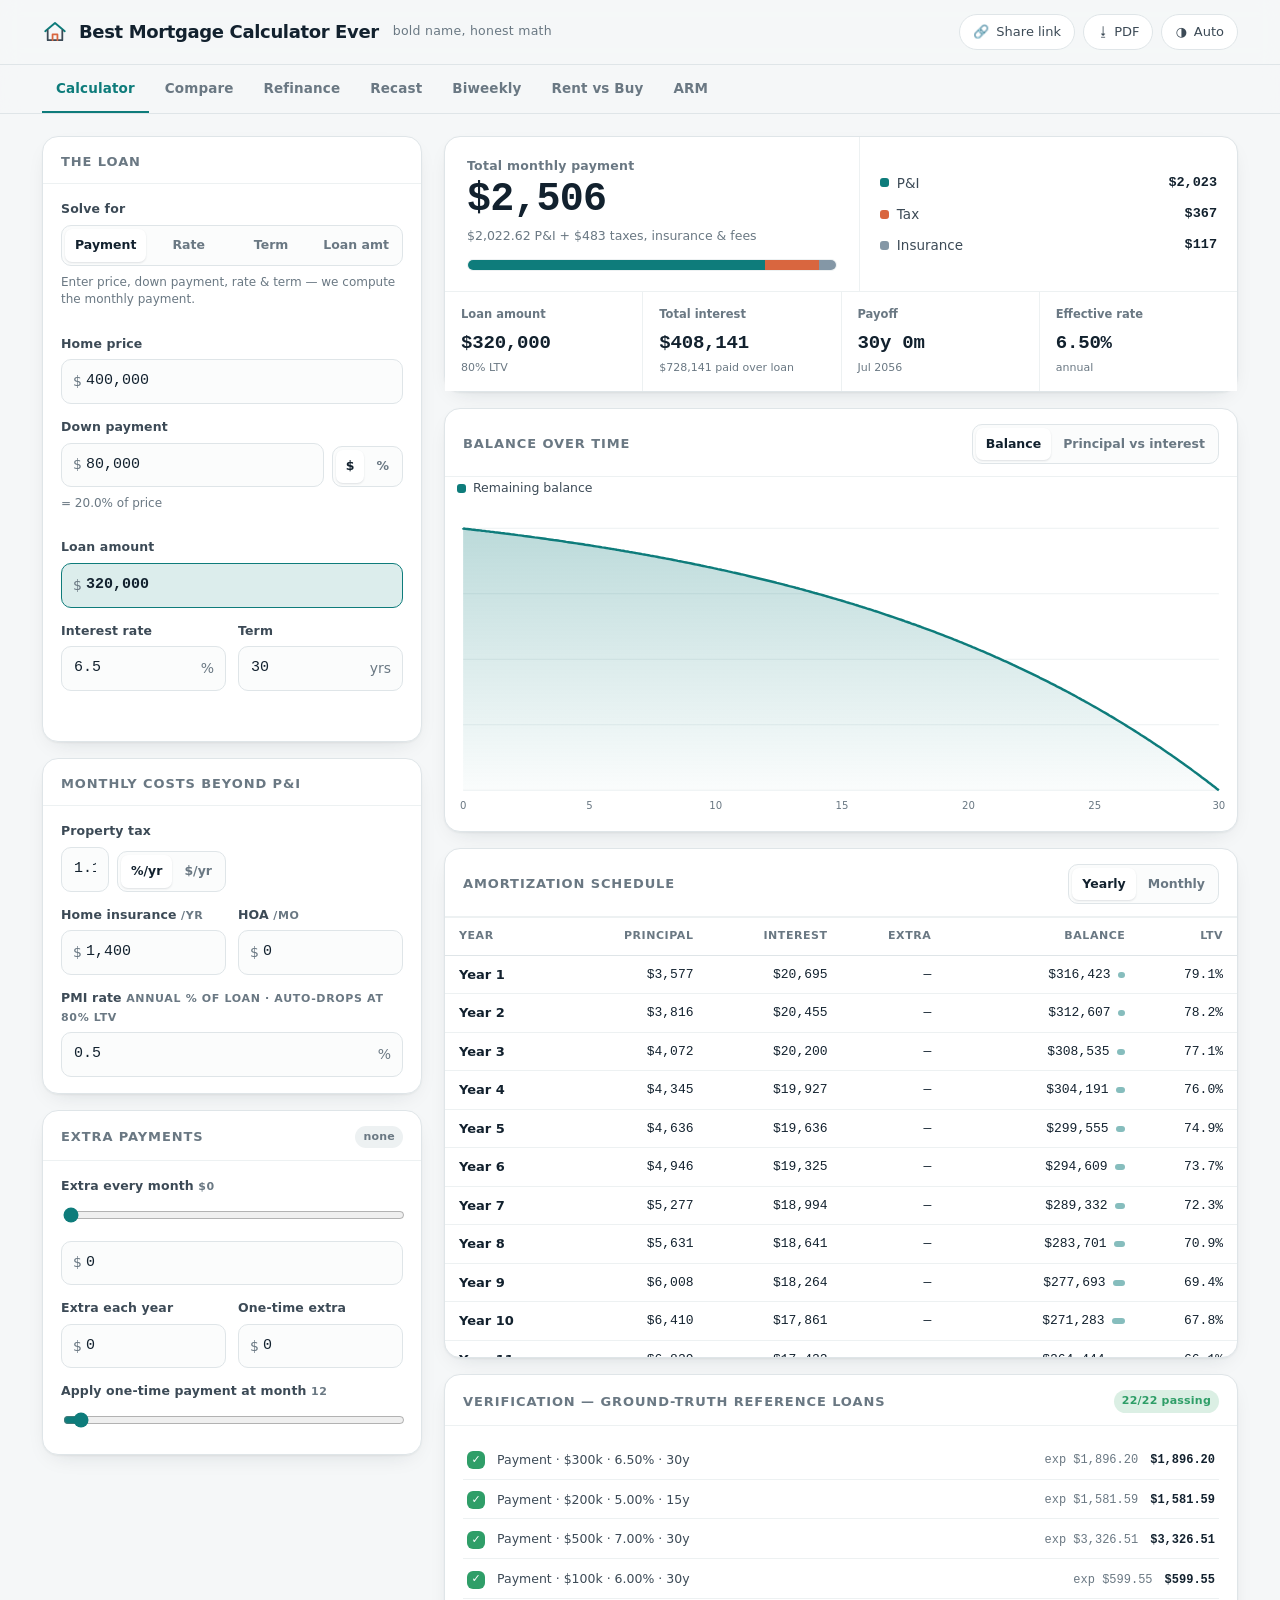
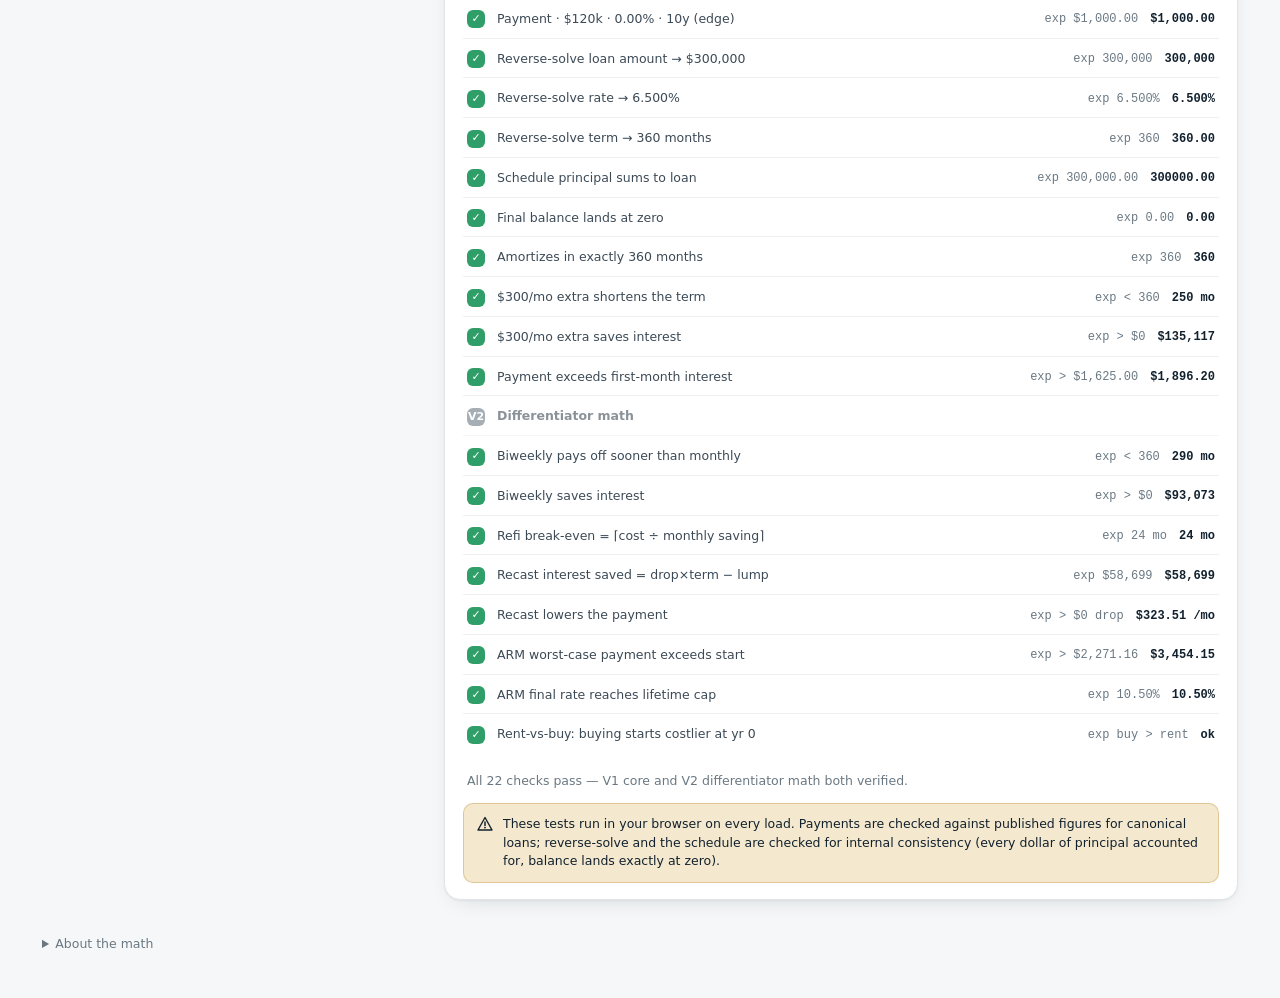
==== index.html @ 0bcbb68b "Add Best Mortgage Calculator Ever Single-file mortgage calculator: payment/amortization, extra payme" ====
<!DOCTYPE html>
<html lang="en">
<head>
<meta charset="utf-8">
<meta name="viewport" content="width=device-width, initial-scale=1">
<title>Best Mortgage Calculator Ever</title>
<link rel="icon" href='data:image/svg+xml,<svg xmlns="http://www.w3.org/2000/svg" viewBox="0 0 100 100"><text y=".9em" font-size="90">🏠</text></svg>'>
<style>
  /* ---------- Tokens ---------- */
  :root{
    --paper:#F5F7F8; --card:#FFFFFF; --ink:#12212E; --ink-2:#3C4A56; --ink-3:#6A7883;
    --line:#DFE5E8; --line-2:#EDF1F2; --field:#FBFCFC;
    --accent:#0E7C7B;      /* principal */
    --accent-soft:#DCEDEC;
    --cost:#D9663F;        /* interest */
    --cost-soft:#F7E2D8;
    --good:#2F9E68; --good-soft:#DBEFE4;
    --warn:#B9852A; --warn-soft:#F4E9CF;
    --shadow:0 1px 2px rgba(18,33,46,.05),0 8px 24px -12px rgba(18,33,46,.18);
    --mono:ui-monospace,"SF Mono","Cascadia Code","Roboto Mono",Menlo,Consolas,monospace;
    --sans:system-ui,-apple-system,"Segoe UI",Roboto,Helvetica,Arial,sans-serif;
    --r:10px; --r-lg:16px;
  }
  @media (prefers-color-scheme:dark){
    :root{
      --paper:#0D1621; --card:#152230; --ink:#EAF0F3; --ink-2:#B4C1CB; --ink-3:#7E8E9A;
      --line:#25384A; --line-2:#1C2C3B; --field:#101B27;
      --accent:#3BA7A2; --accent-soft:#123330;
      --cost:#E68159; --cost-soft:#3A2418;
      --good:#54C088; --good-soft:#12301F;
      --warn:#D8A63F; --warn-soft:#332807;
      --shadow:0 1px 2px rgba(0,0,0,.3),0 10px 30px -14px rgba(0,0,0,.6);
    }
  }
  :root[data-theme="light"]{
    --paper:#F5F7F8; --card:#FFFFFF; --ink:#12212E; --ink-2:#3C4A56; --ink-3:#6A7883;
    --line:#DFE5E8; --line-2:#EDF1F2; --field:#FBFCFC;
    --accent:#0E7C7B; --accent-soft:#DCEDEC; --cost:#D9663F; --cost-soft:#F7E2D8;
    --good:#2F9E68; --good-soft:#DBEFE4; --warn:#B9852A; --warn-soft:#F4E9CF;
    --shadow:0 1px 2px rgba(18,33,46,.05),0 8px 24px -12px rgba(18,33,46,.18);
  }
  :root[data-theme="dark"]{
    --paper:#0D1621; --card:#152230; --ink:#EAF0F3; --ink-2:#B4C1CB; --ink-3:#7E8E9A;
    --line:#25384A; --line-2:#1C2C3B; --field:#101B27;
    --accent:#3BA7A2; --accent-soft:#123330; --cost:#E68159; --cost-soft:#3A2418;
    --good:#54C088; --good-soft:#12301F; --warn:#D8A63F; --warn-soft:#332807;
    --shadow:0 1px 2px rgba(0,0,0,.3),0 10px 30px -14px rgba(0,0,0,.6);
  }

  *{box-sizing:border-box}
  html{-webkit-text-size-adjust:100%}
  body{
    margin:0;background:var(--paper);color:var(--ink);font-family:var(--sans);
    font-size:15px;line-height:1.5;-webkit-font-smoothing:antialiased;
  }
  .num{font-family:var(--mono);font-variant-numeric:tabular-nums}
  h1,h2,h3{margin:0;text-wrap:balance;font-weight:650;letter-spacing:-.01em}
  a{color:var(--accent)}

  /* ---------- Shell ---------- */
  header.top{
    position:sticky;top:0;z-index:40;background:color-mix(in srgb,var(--paper) 88%,transparent);
    backdrop-filter:saturate(1.4) blur(10px);border-bottom:1px solid var(--line);
  }
  .top-in{max-width:1240px;margin:0 auto;padding:14px 22px;display:flex;align-items:center;gap:14px}
  .brand{display:flex;align-items:center;gap:11px;font-weight:700;letter-spacing:-.02em;font-size:18px}
  .glyph{width:26px;height:26px;flex:0 0 auto}
  .tagline{color:var(--ink-3);font-size:12.5px;font-weight:500;letter-spacing:.02em}
  .spacer{flex:1}
  .theme-btn{
    border:1px solid var(--line);background:var(--card);color:var(--ink-2);border-radius:99px;
    padding:7px 13px;font:inherit;font-size:13px;cursor:pointer;display:flex;align-items:center;gap:7px;
  }
  .theme-btn:hover{border-color:var(--accent);color:var(--ink)}
  @media (max-width:760px){ .tagline{display:none} }
  @media (max-width:560px){ #shareLbl,#themeLbl{display:none} .brand{font-size:15px} .top-in{padding:12px 14px;gap:9px} .theme-btn{padding:7px 10px} }

  main{max-width:1240px;margin:0 auto;padding:22px;display:grid;grid-template-columns:380px 1fr;gap:22px;align-items:start}
  @media (max-width:920px){ main{grid-template-columns:1fr;padding:16px;gap:16px} }

  .rail{position:sticky;top:74px;display:flex;flex-direction:column;gap:16px}
  @media (max-width:920px){ .rail{position:static} }

  .card{background:var(--card);border:1px solid var(--line);border-radius:var(--r-lg);box-shadow:var(--shadow)}
  .card > .card-h{
    display:flex;align-items:center;justify-content:space-between;gap:10px;
    padding:15px 18px 12px;border-bottom:1px solid var(--line-2);
  }
  .card-h h2{font-size:13px;text-transform:uppercase;letter-spacing:.07em;color:var(--ink-3);font-weight:650}
  .card-b{padding:16px 18px}

  /* ---------- Form ---------- */
  .fields{display:flex;flex-direction:column;gap:14px}
  .field label{display:block;font-size:12.5px;font-weight:600;color:var(--ink-2);margin-bottom:6px;letter-spacing:.01em}
  .in-wrap{position:relative;display:flex;align-items:center}
  .in-wrap .pre,.in-wrap .post{position:absolute;color:var(--ink-3);font-size:14px;pointer-events:none}
  .in-wrap .pre{left:12px}
  .in-wrap .post{right:12px}
  input[type=text],input[type=number]{
    width:100%;background:var(--field);border:1px solid var(--line);border-radius:var(--r);
    padding:10px 12px;font:inherit;color:var(--ink);font-family:var(--mono);font-variant-numeric:tabular-nums;
  }
  input.has-pre{padding-left:24px}
  input.has-post{padding-right:34px}
  input:focus{outline:none;border-color:var(--accent);box-shadow:0 0 0 3px var(--accent-soft)}
  input:read-only{background:var(--accent-soft);border-color:var(--accent);color:var(--ink);font-weight:600}
  input.err{border-color:var(--cost);box-shadow:0 0 0 3px var(--cost-soft)}

  .row2{display:grid;grid-template-columns:1fr 1fr;gap:12px}
  .row-split{display:grid;grid-template-columns:1fr auto;gap:8px;align-items:end}

  /* segmented control */
  .seg{display:inline-flex;background:var(--field);border:1px solid var(--line);border-radius:var(--r);padding:3px;gap:2px}
  .seg.full{display:grid;grid-template-columns:repeat(var(--n,2),1fr);width:100%}
  .seg button{
    border:0;background:transparent;color:var(--ink-3);font:inherit;font-size:12.5px;font-weight:600;
    padding:7px 10px;border-radius:7px;cursor:pointer;white-space:nowrap;
  }
  .seg button[aria-pressed=true]{background:var(--card);color:var(--ink);box-shadow:0 1px 2px rgba(18,33,46,.12)}
  :root[data-theme="dark"] .seg button[aria-pressed=true],
  @media (prefers-color-scheme:dark){}

  .solve-hint{font-size:12px;color:var(--ink-3);margin-top:8px;line-height:1.45}
  .mini-lab{font-size:11px;text-transform:uppercase;letter-spacing:.06em;color:var(--ink-3);font-weight:650}

  /* ranges */
  input[type=range]{width:100%;accent-color:var(--accent);height:22px}

  /* ---------- Results summary ---------- */
  .kpi-hero{display:grid;grid-template-columns:1.1fr 1fr;gap:0}
  @media (max-width:520px){ .kpi-hero{grid-template-columns:1fr} }
  .kpi-main{padding:20px 22px;border-right:1px solid var(--line-2)}
  @media (max-width:520px){ .kpi-main{border-right:0;border-bottom:1px solid var(--line-2)} }
  .kpi-main .lab{font-size:12.5px;color:var(--ink-3);font-weight:600;letter-spacing:.02em;margin-bottom:4px}
  .kpi-main .big{font-family:var(--mono);font-variant-numeric:tabular-nums;font-size:40px;font-weight:600;letter-spacing:-.02em;line-height:1}
  .kpi-main .sub{color:var(--ink-3);font-size:12.5px;margin-top:7px}
  .kpi-side{padding:16px 20px;display:flex;flex-direction:column;justify-content:center;gap:11px}
  .kpi-row{display:flex;align-items:center;justify-content:space-between;gap:10px;font-size:13.5px}
  .kpi-row .k{color:var(--ink-2);display:flex;align-items:center;gap:8px}
  .kpi-row .v{font-family:var(--mono);font-variant-numeric:tabular-nums;font-weight:600}
  .dot{width:9px;height:9px;border-radius:3px;flex:0 0 auto}

  /* payment stacked bar */
  .paybar{height:12px;border-radius:99px;overflow:hidden;display:flex;margin-top:14px;border:1px solid var(--line-2)}
  .paybar span{height:100%}

  /* stat grid */
  .stats{display:grid;grid-template-columns:repeat(4,1fr);gap:1px;background:var(--line-2);border-top:1px solid var(--line-2)}
  @media (max-width:640px){ .stats{grid-template-columns:repeat(2,1fr)} }
  .stat{background:var(--card);padding:14px 16px}
  .stat .lab{font-size:11.5px;color:var(--ink-3);font-weight:600;margin-bottom:5px;display:flex;align-items:center;gap:6px}
  .stat .val{font-family:var(--mono);font-variant-numeric:tabular-nums;font-size:19px;font-weight:600;letter-spacing:-.01em}
  .stat .val.small{font-size:15px}
  .stat .note{font-size:11px;color:var(--ink-3);margin-top:3px}

  .pill{display:inline-flex;align-items:center;gap:5px;font-size:11px;font-weight:650;padding:3px 8px;border-radius:99px;letter-spacing:.02em}
  .pill.good{background:var(--good-soft);color:var(--good)}
  .pill.warn{background:var(--warn-soft);color:var(--warn)}
  .pill.mut{background:var(--line-2);color:var(--ink-3)}

  /* ---------- Chart ---------- */
  .chart-wrap{padding:8px 10px 14px}
  svg.chart{display:block;width:100%;height:auto;overflow:visible;touch-action:none}
  .legend{display:flex;flex-wrap:wrap;gap:16px;padding:2px 12px 6px;font-size:12.5px;color:var(--ink-2)}
  .legend .item{display:flex;align-items:center;gap:7px}
  .tip{
    position:absolute;pointer-events:none;background:var(--ink);color:var(--paper);
    border-radius:9px;padding:9px 11px;font-size:12px;box-shadow:var(--shadow);opacity:0;transition:opacity .1s;
    z-index:20;min-width:150px;line-height:1.55;
  }
  .tip .tk{color:color-mix(in srgb,var(--paper) 62%,transparent)}
  .tip b{font-family:var(--mono);font-variant-numeric:tabular-nums;font-weight:600}
  .tip-row{display:flex;justify-content:space-between;gap:14px}

  /* ---------- Table ---------- */
  .tbl-scroll{max-height:440px;overflow:auto;border-top:1px solid var(--line-2)}
  table{width:100%;border-collapse:collapse;font-size:13px}
  thead th{
    position:sticky;top:0;background:var(--card);text-align:right;padding:10px 14px;
    font-size:11px;text-transform:uppercase;letter-spacing:.05em;color:var(--ink-3);font-weight:650;
    border-bottom:1px solid var(--line);z-index:2;
  }
  thead th:first-child{text-align:left}
  tbody td{padding:9px 14px;text-align:right;border-bottom:1px solid var(--line-2);font-family:var(--mono);font-variant-numeric:tabular-nums}
  tbody td:first-child{text-align:left;font-family:var(--sans);color:var(--ink-2);font-weight:600}
  tbody tr:hover td{background:color-mix(in srgb,var(--accent-soft) 45%,transparent)}
  tr.yr-row td:first-child{color:var(--ink)}
  td .bar-cell{display:inline-block;height:6px;border-radius:3px;background:var(--accent);vertical-align:middle}

  /* ---------- Verify panel ---------- */
  .verify{display:flex;flex-direction:column;gap:2px}
  .vt{display:grid;grid-template-columns:auto 1fr auto auto;gap:12px;align-items:center;padding:9px 4px;border-bottom:1px solid var(--line-2);font-size:12.5px}
  .vt:last-child{border-bottom:0}
  .vt .badge{width:18px;height:18px;border-radius:6px;display:grid;place-items:center;color:#fff;font-size:11px;font-weight:800}
  .vt .badge.ok{background:var(--good)} .vt .badge.no{background:var(--cost)}
  .vt .desc{color:var(--ink-2)}
  .vt .exp,.vt .act{font-family:var(--mono);font-variant-numeric:tabular-nums;color:var(--ink-3);font-size:12px}
  .vt .act{color:var(--ink);font-weight:600}
  .verify-sum{font-size:12.5px;color:var(--ink-3);padding:6px 4px 0}

  .foot{max-width:1240px;margin:0 auto;padding:8px 22px 40px;color:var(--ink-3);font-size:12px;line-height:1.6}
  .callout{display:flex;gap:10px;align-items:flex-start;background:var(--warn-soft);border:1px solid color-mix(in srgb,var(--warn) 35%,transparent);color:var(--ink);padding:11px 13px;border-radius:var(--r);font-size:12.5px;margin-top:12px}
  .callout svg{flex:0 0 auto;margin-top:1px}
  .hidden{display:none!important}
  .sec-gap{display:flex;flex-direction:column;gap:16px}
  details.raw > summary{cursor:pointer;font-size:12.5px;color:var(--ink-3);padding:4px 0;user-select:none}
  details.raw > summary:hover{color:var(--ink)}
  @media (prefers-reduced-motion:reduce){*{transition:none!important}}

  /* ---------- Tabs / views ---------- */
  nav.tabs{position:sticky;top:57px;z-index:35;background:color-mix(in srgb,var(--paper) 90%,transparent);
    backdrop-filter:saturate(1.4) blur(10px);border-bottom:1px solid var(--line);overflow-x:auto}
  .tabs-in{max-width:1240px;margin:0 auto;padding:0 22px;display:flex;gap:2px}
  .tab{border:0;background:transparent;color:var(--ink-3);font:inherit;font-size:13.5px;font-weight:600;
    padding:13px 14px;cursor:pointer;white-space:nowrap;border-bottom:2px solid transparent;letter-spacing:.01em}
  .tab:hover{color:var(--ink)}
  .tab[aria-selected=true]{color:var(--accent);border-bottom-color:var(--accent)}
  @media (max-width:920px){ nav.tabs{top:53px} .tabs-in{padding:0 12px} .tab{padding:12px 11px} }

  .tool{max-width:1240px;margin:0 auto;padding:22px;display:grid;grid-template-columns:380px 1fr;gap:22px;align-items:start}
  @media (max-width:920px){ .tool{grid-template-columns:1fr;padding:16px;gap:16px} }
  .tool .rail{position:sticky;top:112px}
  @media (max-width:920px){ .tool .rail{position:static} }
  .intro{max-width:1240px;margin:0 auto;padding:20px 22px 0}
  .intro h1{font-size:22px;letter-spacing:-.02em}
  .intro .why{display:inline-flex;gap:8px;align-items:flex-start;margin-top:8px;font-size:13px;color:var(--ink-2);
    background:var(--accent-soft);border:1px solid color-mix(in srgb,var(--accent) 30%,transparent);
    padding:8px 12px;border-radius:var(--r);max-width:80ch;line-height:1.5}
  .intro .why b{color:var(--accent)}
  @media (max-width:920px){ .intro{padding:16px 16px 0} }

  /* headline metric strip inside tools */
  .bigmetric{display:grid;grid-template-columns:repeat(3,1fr);gap:1px;background:var(--line-2)}
  @media (max-width:640px){ .bigmetric{grid-template-columns:1fr} }
  .bigmetric .m{background:var(--card);padding:18px 20px}
  .bigmetric .m .lab{font-size:12px;color:var(--ink-3);font-weight:600;margin-bottom:6px}
  .bigmetric .m .v{font-family:var(--mono);font-variant-numeric:tabular-nums;font-size:26px;font-weight:600;letter-spacing:-.02em}
  .bigmetric .m .n{font-size:12px;color:var(--ink-3);margin-top:4px}
  .verdict{padding:16px 20px;border-top:1px solid var(--line-2);display:flex;gap:12px;align-items:flex-start;font-size:14px;line-height:1.5}
  .verdict .ic{width:26px;height:26px;border-radius:8px;flex:0 0 auto;display:grid;place-items:center;color:#fff;font-weight:800}
  .verdict.good .ic{background:var(--good)} .verdict.warn .ic{background:var(--warn)} .verdict.mut .ic{background:var(--ink-3)}
  .verdict b{font-family:var(--mono);font-variant-numeric:tabular-nums}

  /* compare columns */
  .cmp-grid{display:grid;gap:14px;grid-template-columns:repeat(3,1fr)}
  @media (max-width:820px){ .cmp-grid{grid-template-columns:1fr} }
  .cmp-col{display:flex;flex-direction:column}
  .cmp-col .card-b{gap:11px}
  .cmp-name{width:100%;border:0;background:transparent;font:inherit;font-weight:700;font-size:15px;color:var(--ink);padding:2px 0}
  .cmp-name:focus{outline:none;border-bottom:1px solid var(--accent)}
  .cmp-swatch{width:10px;height:10px;border-radius:3px;flex:0 0 auto}
  .cmp-out{display:flex;flex-direction:column;gap:1px;background:var(--line-2);border-radius:var(--r);overflow:hidden;margin-top:4px}
  .cmp-out .r{background:var(--card);display:flex;justify-content:space-between;gap:8px;padding:9px 12px;font-size:13px}
  .cmp-out .r .k{color:var(--ink-3)}
  .cmp-out .r .v{font-family:var(--mono);font-variant-numeric:tabular-nums;font-weight:600}
  .cmp-out .r.best .v{color:var(--good)}
  .cmp-out .r.worst .v{color:var(--cost)}
  .cmp-mini label{font-size:11.5px}

  .field-inline{display:grid;grid-template-columns:1fr auto;gap:8px;align-items:center}
  .assum{display:grid;grid-template-columns:1fr auto;gap:8px 12px;align-items:center;font-size:13px}
  .assum label{font-size:12.5px;color:var(--ink-2);font-weight:600}
  .assum .in-wrap{width:120px}
  .add-btn{border:1px dashed var(--line);background:transparent;color:var(--ink-2);border-radius:var(--r);
    padding:9px;font:inherit;font-size:13px;font-weight:600;cursor:pointer;width:100%}
  .add-btn:hover{border-color:var(--accent);color:var(--accent)}

  /* print */
  @media print{
    header.top,nav.tabs,.theme-btn,.top-actions,.intro .why,details.raw,input[type=range]{display:none!important}
    body{background:#fff;font-size:12px}
    .view.hidden{display:none!important}
    .card{box-shadow:none;border:1px solid #ccc;break-inside:avoid}
    .tool,main{display:block!important}
    .tool .rail{position:static}
    .rail,.sec-gap{display:block}
    .rail>*,.sec-gap>*{margin-bottom:12px}
    .tbl-scroll{max-height:none;overflow:visible}
    a[href]:after{content:''}
  }
</style>
</head>
<body>
<header class="top">
  <div class="top-in">
    <div class="brand">
      <svg class="glyph" viewBox="0 0 32 32" fill="none" aria-hidden="true">
        <path d="M4 15 16 5l12 10" stroke="var(--accent)" stroke-width="2.4" stroke-linecap="round" stroke-linejoin="round"/>
        <path d="M7 14v12h18V14" stroke="var(--ink-2)" stroke-width="2.2" stroke-linecap="round" stroke-linejoin="round"/>
        <path d="M13 26v-7h6v7" stroke="var(--cost)" stroke-width="2.2" stroke-linecap="round" stroke-linejoin="round"/>
      </svg>
      Best Mortgage Calculator Ever
    </div>
    <span class="tagline">bold name, honest math</span>
    <span class="spacer"></span>
    <span class="top-actions" style="display:flex;gap:8px;align-items:center">
      <button class="theme-btn" id="shareBtn" type="button">🔗 <span id="shareLbl">Share link</span></button>
      <button class="theme-btn" id="printBtn" type="button">⭳ PDF</button>
      <button class="theme-btn" id="themeBtn" type="button" aria-label="Toggle color theme">
        <span id="themeIcon">◑</span><span id="themeLbl">Auto</span>
      </button>
    </span>
  </div>
</header>

<nav class="tabs" aria-label="Tools">
  <div class="tabs-in" id="tabNav" role="tablist">
    <button class="tab" role="tab" data-view="calc" aria-selected="true">Calculator</button>
    <button class="tab" role="tab" data-view="compare" aria-selected="false">Compare</button>
    <button class="tab" role="tab" data-view="refi" aria-selected="false">Refinance</button>
    <button class="tab" role="tab" data-view="recast" aria-selected="false">Recast</button>
    <button class="tab" role="tab" data-view="biweekly" aria-selected="false">Biweekly</button>
    <button class="tab" role="tab" data-view="rentbuy" aria-selected="false">Rent vs Buy</button>
    <button class="tab" role="tab" data-view="arm" aria-selected="false">ARM</button>
  </div>
</nav>

<main id="view-calc" class="view">
  <!-- ============ LEFT RAIL: INPUTS ============ -->
  <div class="rail">
    <div class="card">
      <div class="card-h"><h2>The Loan</h2></div>
      <div class="card-b fields">

        <div class="field">
          <label>Solve for</label>
          <div class="seg full" style="--n:4" role="group" id="solveSeg">
            <button type="button" data-solve="payment" aria-pressed="true">Payment</button>
            <button type="button" data-solve="rate" aria-pressed="false">Rate</button>
            <button type="button" data-solve="term" aria-pressed="false">Term</button>
            <button type="button" data-solve="loan" aria-pressed="false">Loan&nbsp;amt</button>
          </div>
          <p class="solve-hint" id="solveHint">Enter price, down payment, rate & term — we compute the monthly payment.</p>
        </div>

        <div class="field" id="priceField">
          <label>Home price</label>
          <div class="in-wrap"><span class="pre">$</span>
            <input class="has-pre" id="homePrice" type="text" inputmode="numeric" value="400,000">
          </div>
        </div>

        <div class="field" id="downField">
          <label>Down payment</label>
          <div class="row-split">
            <div class="in-wrap">
              <span class="pre" id="downPre">$</span>
              <input class="has-pre" id="downValue" type="text" inputmode="decimal" value="80,000">
            </div>
            <div class="seg" role="group" id="downSeg">
              <button type="button" data-dm="amount" aria-pressed="true">$</button>
              <button type="button" data-dm="percent" aria-pressed="false">%</button>
            </div>
          </div>
          <p class="solve-hint" id="downHint"></p>
        </div>

        <div class="field" id="loanField">
          <label>Loan amount</label>
          <div class="in-wrap"><span class="pre">$</span>
            <input class="has-pre" id="loanAmount" type="text" inputmode="numeric" value="320,000" readonly>
          </div>
        </div>

        <div class="row2">
          <div class="field" id="rateField">
            <label>Interest rate</label>
            <div class="in-wrap">
              <input class="has-post" id="rate" type="text" inputmode="decimal" value="6.5">
              <span class="post">%</span>
            </div>
          </div>
          <div class="field" id="termField">
            <label>Term</label>
            <div class="in-wrap">
              <input class="has-post" id="termYears" type="text" inputmode="decimal" value="30">
              <span class="post">yrs</span>
            </div>
          </div>
        </div>

        <div class="field hidden" id="piField">
          <label>Monthly payment (P&amp;I)</label>
          <div class="in-wrap"><span class="pre">$</span>
            <input class="has-pre" id="monthlyPI" type="text" inputmode="decimal" value="2,022.62">
          </div>
        </div>

        <p class="solve-hint" id="solveError" style="color:var(--cost);font-weight:600" ></p>
      </div>
    </div>

    <div class="card">
      <div class="card-h"><h2>Monthly costs beyond P&amp;I</h2></div>
      <div class="card-b fields">
        <div class="row2">
          <div class="field">
            <label>Property tax</label>
            <div class="row-split">
              <div class="in-wrap"><span class="pre" id="taxPre">$</span>
                <input class="has-pre" id="taxValue" type="text" inputmode="decimal" value="1.10">
              </div>
              <div class="seg" role="group" id="taxSeg">
                <button type="button" data-tm="percent" aria-pressed="true">%/yr</button>
                <button type="button" data-tm="amount" aria-pressed="false">$/yr</button>
              </div>
            </div>
          </div>
        </div>
        <div class="row2">
          <div class="field">
            <label>Home insurance <span class="mini-lab">/yr</span></label>
            <div class="in-wrap"><span class="pre">$</span>
              <input class="has-pre" id="insurance" type="text" inputmode="numeric" value="1,400"></div>
          </div>
          <div class="field">
            <label>HOA <span class="mini-lab">/mo</span></label>
            <div class="in-wrap"><span class="pre">$</span>
              <input class="has-pre" id="hoa" type="text" inputmode="numeric" value="0"></div>
          </div>
        </div>
        <div class="field">
          <label>PMI rate <span class="mini-lab">annual % of loan · auto-drops at 80% LTV</span></label>
          <div class="in-wrap"><input class="has-post" id="pmi" type="text" inputmode="decimal" value="0.5"><span class="post">%</span></div>
        </div>
      </div>
    </div>

    <div class="card">
      <div class="card-h"><h2>Extra payments</h2><span class="pill mut" id="extraFlag">none</span></div>
      <div class="card-b fields">
        <div class="field">
          <label>Extra every month <span class="mini-lab" id="extraMoLbl">$0</span></label>
          <input type="range" id="extraMonthly" min="0" max="2000" step="25" value="0">
          <div class="in-wrap" style="margin-top:8px"><span class="pre">$</span>
            <input class="has-pre" id="extraMonthlyNum" type="text" inputmode="numeric" value="0"></div>
        </div>
        <div class="row2">
          <div class="field">
            <label>Extra each year</label>
            <div class="in-wrap"><span class="pre">$</span>
              <input class="has-pre" id="extraAnnual" type="text" inputmode="numeric" value="0"></div>
          </div>
          <div class="field">
            <label>One-time extra</label>
            <div class="in-wrap"><span class="pre">$</span>
              <input class="has-pre" id="extraOnce" type="text" inputmode="numeric" value="0"></div>
          </div>
        </div>
        <div class="field" id="onceMonthField">
          <label>Apply one-time payment at month <span class="mini-lab" id="onceMoLbl">12</span></label>
          <input type="range" id="extraOnceMonth" min="1" max="360" step="1" value="12">
        </div>
      </div>
    </div>
  </div>

  <!-- ============ RIGHT: RESULTS ============ -->
  <div class="sec-gap">

    <div class="card">
      <div class="kpi-hero">
        <div class="kpi-main">
          <div class="lab">Total monthly payment</div>
          <div class="big num" id="kTotalMonthly">$0</div>
          <div class="sub" id="kMonthlySub">principal &amp; interest + taxes, insurance…</div>
          <div class="paybar" id="payBar"></div>
        </div>
        <div class="kpi-side" id="kpiSide"></div>
      </div>
      <div class="stats" id="statGrid"></div>
    </div>

    <div class="card">
      <div class="card-h">
        <h2 id="chartTitle">Balance over time</h2>
        <div class="seg" role="group" id="chartSeg">
          <button type="button" data-cv="balance" aria-pressed="true">Balance</button>
          <button type="button" data-cv="split" aria-pressed="false">Principal vs interest</button>
        </div>
      </div>
      <div class="legend" id="chartLegend"></div>
      <div class="chart-wrap" style="position:relative">
        <svg class="chart" id="chart" viewBox="0 0 760 300" preserveAspectRatio="none" role="img" aria-label="Amortization chart"></svg>
        <div class="tip" id="chartTip"></div>
      </div>
    </div>

    <div class="card">
      <div class="card-h">
        <h2>Amortization schedule</h2>
        <div class="seg" role="group" id="tblSeg">
          <button type="button" data-tv="year" aria-pressed="true">Yearly</button>
          <button type="button" data-tv="month" aria-pressed="false">Monthly</button>
        </div>
      </div>
      <div class="tbl-scroll">
        <table id="amortTable">
          <thead><tr>
            <th id="thPeriod">Year</th><th>Principal</th><th>Interest</th>
            <th>Extra</th><th>Balance</th><th>LTV</th>
          </tr></thead>
          <tbody id="amortBody"></tbody>
        </table>
      </div>
    </div>

    <div class="card">
      <div class="card-h"><h2>Verification — ground-truth reference loans</h2><span class="pill" id="verifyPill">—</span></div>
      <div class="card-b">
        <div class="verify" id="verifyList"></div>
        <p class="verify-sum" id="verifySum"></p>
        <div class="callout">
          <svg width="16" height="16" viewBox="0 0 16 16" fill="none"><path d="M8 1.5 15 14H1L8 1.5Z" stroke="currentColor" stroke-width="1.4" stroke-linejoin="round"/><path d="M8 6v3.5" stroke="currentColor" stroke-width="1.5" stroke-linecap="round"/><circle cx="8" cy="11.6" r=".9" fill="currentColor"/></svg>
          <span>These tests run in your browser on every load. Payments are checked against published figures for canonical loans; reverse-solve and the schedule are checked for internal consistency (every dollar of principal accounted for, balance lands exactly at zero).</span>
        </div>
      </div>
    </div>
  </div>
</main>

<!-- ============================ COMPARE ============================ -->
<section id="view-compare" class="view hidden">
  <div class="intro">
    <h1>Compare scenarios side by side</h1>
    <div class="why"><span><b>Why it's useful:</b> three loans diffed on one screen with the best and worst figure flagged — no flipping tabs to remember what the other option cost.</span></div>
  </div>
  <div style="max-width:1240px;margin:0 auto;padding:18px 22px">
    <div class="cmp-grid" id="cmpGrid"></div>
  </div>
</section>

<!-- ============================ REFINANCE ============================ -->
<section id="view-refi" class="view hidden">
  <div class="intro">
    <h1>Refinance break-even</h1>
    <div class="why"><span><b>Why it's useful:</b> it names the exact month your closing costs are paid back by the lower payment — not just a yes/no.</span></div>
  </div>
  <div class="tool">
    <div class="rail">
      <div class="card"><div class="card-h"><h2>Your current loan</h2></div><div class="card-b fields">
        <div class="field"><label>Remaining balance</label><div class="in-wrap"><span class="pre">$</span><input class="has-pre" id="refi_bal" value="310,000"></div></div>
        <div class="row2">
          <div class="field"><label>Current rate</label><div class="in-wrap"><input class="has-post" id="refi_rate" value="7.25"><span class="post">%</span></div></div>
          <div class="field"><label>Years left</label><div class="in-wrap"><input class="has-post" id="refi_term" value="27"><span class="post">yr</span></div></div>
        </div>
        <p class="solve-hint" id="refi_curPay"></p>
      </div></div>
      <div class="card"><div class="card-h"><h2>The new loan</h2></div><div class="card-b fields">
        <div class="row2">
          <div class="field"><label>New rate</label><div class="in-wrap"><input class="has-post" id="refi_newrate" value="5.75"><span class="post">%</span></div></div>
          <div class="field"><label>New term</label><div class="in-wrap"><input class="has-post" id="refi_newterm" value="30"><span class="post">yr</span></div></div>
        </div>
        <div class="field"><label>Closing costs</label><div class="in-wrap"><span class="pre">$</span><input class="has-pre" id="refi_costs" value="6,000"></div></div>
        <div class="field"><label>How are costs paid?</label>
          <div class="seg full" style="--n:2" role="group" id="refi_rollSeg">
            <button type="button" data-roll="cash" aria-pressed="true">Paid upfront</button>
            <button type="button" data-roll="roll" aria-pressed="false">Rolled into loan</button>
          </div>
        </div>
      </div></div>
    </div>
    <div class="sec-gap">
      <div class="card">
        <div class="bigmetric" id="refi_metrics"></div>
        <div id="refi_verdict"></div>
      </div>
      <div class="card">
        <div class="card-h"><h2>Cumulative savings vs. closing costs</h2></div>
        <div class="legend" id="refi_legend"></div>
        <div class="chart-wrap" style="position:relative">
          <svg class="chart" id="refiChart" viewBox="0 0 760 300" role="img" aria-label="Refinance break-even chart"></svg>
          <div class="tip" id="refiTip"></div>
        </div>
      </div>
    </div>
  </div>
</section>

<!-- ============================ RECAST ============================ -->
<section id="view-recast" class="view hidden">
  <div class="intro">
    <h1>Recast (re-amortize)</h1>
    <div class="why"><span><b>Why it's useful:</b> it shows recasting (lower payment) against simply prepaying (shorter term) side by side, so you can pick the one that fits your goal.</span></div>
  </div>
  <div class="tool">
    <div class="rail">
      <div class="card"><div class="card-h"><h2>Your loan today</h2></div><div class="card-b fields">
        <div class="field"><label>Current balance</label><div class="in-wrap"><span class="pre">$</span><input class="has-pre" id="rec_bal" value="300,000"></div></div>
        <div class="row2">
          <div class="field"><label>Rate</label><div class="in-wrap"><input class="has-post" id="rec_rate" value="6.5"><span class="post">%</span></div></div>
          <div class="field"><label>Years left</label><div class="in-wrap"><input class="has-post" id="rec_term" value="28"><span class="post">yr</span></div></div>
        </div>
        <div class="field"><label>Lump sum to apply</label><div class="in-wrap"><span class="pre">$</span><input class="has-pre" id="rec_lump" value="50,000"></div></div>
        <div class="field"><label>Recast fee (if any)</label><div class="in-wrap"><span class="pre">$</span><input class="has-pre" id="rec_fee" value="250"></div></div>
      </div></div>
    </div>
    <div class="sec-gap">
      <div class="card"><div class="bigmetric" id="rec_metrics"></div><div id="rec_verdict"></div></div>
      <div class="card">
        <div class="card-h"><h2>Recast vs. prepay — same lump, two strategies</h2></div>
        <div class="card-b"><div class="cmp-out" id="rec_compare"></div>
          <p class="solve-hint" style="margin-top:10px">Recasting lowers your required monthly payment but keeps the original payoff date. Prepaying without a recast keeps your payment the same and pays the loan off sooner — saving more interest overall.</p>
        </div>
      </div>
    </div>
  </div>
</section>

<!-- ============================ BIWEEKLY ============================ -->
<section id="view-biweekly" class="view hidden">
  <div class="intro">
    <h1>Biweekly vs. monthly</h1>
    <div class="why"><span><b>Why it's useful:</b> both payoff curves on one chart, so you see the gap widen over time instead of reading a single "you'll save $X" number.</span></div>
  </div>
  <div class="tool">
    <div class="rail">
      <div class="card"><div class="card-h"><h2>The loan</h2></div><div class="card-b fields">
        <div class="field"><label>Loan amount</label><div class="in-wrap"><span class="pre">$</span><input class="has-pre" id="bw_loan" value="320,000"></div></div>
        <div class="row2">
          <div class="field"><label>Rate</label><div class="in-wrap"><input class="has-post" id="bw_rate" value="6.5"><span class="post">%</span></div></div>
          <div class="field"><label>Term</label><div class="in-wrap"><input class="has-post" id="bw_term" value="30"><span class="post">yr</span></div></div>
        </div>
        <p class="solve-hint">Biweekly = half your monthly payment every two weeks. That's 26 half-payments a year — one extra monthly payment, applied to principal.</p>
      </div></div>
    </div>
    <div class="sec-gap">
      <div class="card"><div class="bigmetric" id="bw_metrics"></div><div id="bw_verdict"></div></div>
      <div class="card">
        <div class="card-h"><h2>Balance paydown</h2></div>
        <div class="legend" id="bw_legend"></div>
        <div class="chart-wrap" style="position:relative">
          <svg class="chart" id="bwChart" viewBox="0 0 760 300" role="img" aria-label="Biweekly vs monthly paydown"></svg>
          <div class="tip" id="bwTip"></div>
        </div>
      </div>
    </div>
  </div>
</section>

<!-- ============================ RENT VS BUY ============================ -->
<section id="view-rentbuy" class="view hidden">
  <div class="intro">
    <h1>Rent vs. buy — with opportunity cost</h1>
    <div class="why"><span><b>Why it's useful:</b> it prices in what your down payment would earn if invested instead, so the crossover year is honest rather than flattering to buying.</span></div>
  </div>
  <div class="tool">
    <div class="rail">
      <div class="card"><div class="card-h"><h2>If you buy</h2></div><div class="card-b fields cmp-mini">
        <div class="field"><label>Home price</label><div class="in-wrap"><span class="pre">$</span><input class="has-pre" id="rb_price" value="400,000"></div></div>
        <div class="row2">
          <div class="field"><label>Down %</label><div class="in-wrap"><input class="has-post" id="rb_down" value="20"><span class="post">%</span></div></div>
          <div class="field"><label>Rate</label><div class="in-wrap"><input class="has-post" id="rb_rate" value="6.5"><span class="post">%</span></div></div>
        </div>
        <div class="row2">
          <div class="field"><label>Term</label><div class="in-wrap"><input class="has-post" id="rb_term" value="30"><span class="post">yr</span></div></div>
          <div class="field"><label>Prop. tax</label><div class="in-wrap"><input class="has-post" id="rb_tax" value="1.1"><span class="post">%</span></div></div>
        </div>
        <div class="row2">
          <div class="field"><label>Insurance/yr</label><div class="in-wrap"><span class="pre">$</span><input class="has-pre" id="rb_ins" value="1,400"></div></div>
          <div class="field"><label>Maint. %/yr</label><div class="in-wrap"><input class="has-post" id="rb_maint" value="1"><span class="post">%</span></div></div>
        </div>
        <div class="row2">
          <div class="field"><label>Appreciation</label><div class="in-wrap"><input class="has-post" id="rb_appr" value="3.5"><span class="post">%</span></div></div>
          <div class="field"><label>Selling cost</label><div class="in-wrap"><input class="has-post" id="rb_sell" value="7"><span class="post">%</span></div></div>
        </div>
      </div></div>
      <div class="card"><div class="card-h"><h2>If you rent</h2></div><div class="card-b fields cmp-mini">
        <div class="row2">
          <div class="field"><label>Rent/mo</label><div class="in-wrap"><span class="pre">$</span><input class="has-pre" id="rb_rent" value="2,200"></div></div>
          <div class="field"><label>Rent growth</label><div class="in-wrap"><input class="has-post" id="rb_rentgrow" value="3"><span class="post">%</span></div></div>
        </div>
        <div class="field"><label>Investment return on the money you don't tie up</label><div class="in-wrap"><input class="has-post" id="rb_invest" value="6"><span class="post">%</span></div></div>
      </div></div>
    </div>
    <div class="sec-gap">
      <div class="card"><div class="bigmetric" id="rb_metrics"></div><div id="rb_verdict"></div></div>
      <div class="card">
        <div class="card-h"><h2>Net cost over time <span class="mini-lab" id="rb_horizonLbl">10 yr horizon</span></h2></div>
        <div class="card-b" style="padding-bottom:0"><input type="range" id="rb_horizon" min="1" max="30" step="1" value="10"></div>
        <div class="legend" id="rb_legend"></div>
        <div class="chart-wrap" style="position:relative">
          <svg class="chart" id="rbChart" viewBox="0 0 760 300" role="img" aria-label="Rent vs buy net cost"></svg>
          <div class="tip" id="rbTip"></div>
        </div>
      </div>
    </div>
  </div>
</section>

<!-- ============================ ARM ============================ -->
<section id="view-arm" class="view hidden">
  <div class="intro">
    <h1>Adjustable-rate (ARM) scenarios</h1>
    <div class="why"><span><b>Why it's useful:</b> it plots the worst-case payment your caps actually allow, not just the teaser rate you start at.</span></div>
  </div>
  <div class="tool">
    <div class="rail">
      <div class="card"><div class="card-h"><h2>The ARM</h2></div><div class="card-b fields">
        <div class="field"><label>Loan amount</label><div class="in-wrap"><span class="pre">$</span><input class="has-pre" id="arm_loan" value="400,000"></div></div>
        <div class="row2">
          <div class="field"><label>Start rate</label><div class="in-wrap"><input class="has-post" id="arm_start" value="5.5"><span class="post">%</span></div></div>
          <div class="field"><label>Total term</label><div class="in-wrap"><input class="has-post" id="arm_termYears" value="30"><span class="post">yr</span></div></div>
        </div>
        <div class="row2">
          <div class="field"><label>Fixed for</label><div class="in-wrap"><input class="has-post" id="arm_fixed" value="5"><span class="post">yr</span></div></div>
          <div class="field"><label>Adjusts every</label><div class="in-wrap"><input class="has-post" id="arm_freq" value="1"><span class="post">yr</span></div></div>
        </div>
        <div class="field"><label>Expected long-run rate <span class="mini-lab">index + margin</span></label><div class="in-wrap"><input class="has-post" id="arm_expected" value="7.5"><span class="post">%</span></div></div>
      </div></div>
      <div class="card"><div class="card-h"><h2>Rate caps</h2></div><div class="card-b fields">
        <div class="row2">
          <div class="field"><label>Initial cap</label><div class="in-wrap"><input class="has-post" id="arm_capInit" value="2"><span class="post">%</span></div></div>
          <div class="field"><label>Periodic cap</label><div class="in-wrap"><input class="has-post" id="arm_capPer" value="1"><span class="post">%</span></div></div>
        </div>
        <div class="field"><label>Lifetime cap <span class="mini-lab">max above start rate</span></label><div class="in-wrap"><input class="has-post" id="arm_capLife" value="5"><span class="post">%</span></div></div>
      </div></div>
    </div>
    <div class="sec-gap">
      <div class="card"><div class="bigmetric" id="arm_metrics"></div><div id="arm_verdict"></div></div>
      <div class="card">
        <div class="card-h"><h2>Monthly payment over time</h2></div>
        <div class="legend" id="arm_legend"></div>
        <div class="chart-wrap" style="position:relative">
          <svg class="chart" id="armChart" viewBox="0 0 760 300" role="img" aria-label="ARM payment scenarios"></svg>
          <div class="tip" id="armTip"></div>
        </div>
      </div>
    </div>
  </div>
</section>

<div class="foot">
  <details class="raw"><summary>About the math</summary>
    <p style="max-width:70ch">Payment uses the standard amortizing formula&nbsp; M = P·i(1+i)ⁿ ⁄ ((1+i)ⁿ−1), with i = annual rate ⁄ 12 and n = months (the zero-interest case falls back to P ⁄ n). Rate is solved by bisection; term and loan amount have closed forms. The schedule uses the rounded monthly payment and trues up the final payment so the balance reaches exactly zero — the way a real servicer amortizes. PMI is charged while loan-to-value exceeds 80% and drops automatically thereafter. Not financial advice.</p>
  </details>
</div>

<script>
"use strict";
/* ========================================================================
   FINANCE ENGINE
   ===================================================================== */
const round2 = x => Math.round((x + Number.EPSILON) * 100) / 100;

// Monthly amortizing payment for principal P, monthly rate i, n months.
function pmt(P, i, n){
  if (n <= 0) return 0;
  if (i === 0) return P / n;
  const g = Math.pow(1 + i, n);
  return P * i * g / (g - 1);
}
// Principal supported by payment M at monthly rate i over n months.
function principalFromPayment(M, i, n){
  if (n <= 0) return 0;
  if (i === 0) return M * n;
  const g = Math.pow(1 + i, n);
  return M * (g - 1) / (i * g);
}
// Months needed to repay P with payment M at monthly rate i.
// Returns null if the payment can never amortize the loan.
function termFromPayment(P, M, i){
  if (i === 0) return M > 0 ? P / M : null;
  if (M <= P * i) return null;               // payment doesn't cover interest
  return -Math.log(1 - (P * i) / M) / Math.log(1 + i);
}
// Monthly rate that makes pmt(P,i,n) == M, via bisection (pmt is monotone in i).
// Returns null if no positive rate fits.
function rateFromPayment(P, M, n){
  if (n <= 0 || P <= 0 || M <= 0) return null;
  if (M <= P / n) return null;               // payment below zero-interest floor
  let lo = 1e-12, hi = 1.0;                   // up to 100% / month — far beyond real loans
  if (pmt(P, hi, n) < M) return null;         // payment absurdly high
  for (let k = 0; k < 200; k++){
    const mid = (lo + hi) / 2;
    (pmt(P, mid, n) > M) ? (hi = mid) : (lo = mid);
  }
  return (lo + hi) / 2;
}

// Build a month-by-month schedule. extras = {monthly, annual, once, onceMonth}.
function buildSchedule(P, i, n, monthlyPI, extras, homeValue){
  const pay = round2(monthlyPI);
  let bal = P, totalInterest = 0, totalExtra = 0, month = 0;
  const rows = [];
  const nRound = Math.max(1, Math.round(n));
  const cap = nRound * 2 + 1200;              // safety bound for pathological inputs
  while (bal > 0.005 && month < cap){
    month++;
    const interest = bal * i;
    let principal = Math.max(0, pay - interest);   // scheduled principal portion
    let extra = (extras.monthly || 0);
    if (extras.annual && month % 12 === 0) extra += extras.annual;
    if (extras.once && month === extras.onceMonth) extra += extras.once;

    if (principal + extra >= bal){
      // Loan finishes this month — settle exactly, keeping scheduled principal intact.
      if (principal >= bal){ principal = bal; extra = 0; }
      else { extra = bal - principal; }
    } else if (month >= nRound){
      // Final contractual month: a rounded payment leaves a small residual that
      // rides the final scheduled bill (how a servicer trues up the last payment).
      principal = bal - extra;
    }
    bal -= (principal + extra);
    if (bal < 0.005) bal = 0;
    totalInterest += interest;
    totalExtra += extra;
    rows.push({ month, interest, principal, extra, balance: bal,
                ltv: homeValue ? bal / homeValue * 100 : null });
  }
  return { rows, totalInterest, totalExtra, months: month, paidOff: bal <= 0.005 };
}
</script>
<script>
/* ========================================================================
   STATE + PARSING
   ===================================================================== */
const NOW = new Date(2026, 6, 21);            // today per session context
const fmt0 = new Intl.NumberFormat('en-US', {style:'currency',currency:'USD',maximumFractionDigits:0});
const fmt2 = new Intl.NumberFormat('en-US', {style:'currency',currency:'USD',minimumFractionDigits:2,maximumFractionDigits:2});
const num0 = new Intl.NumberFormat('en-US', {maximumFractionDigits:0});
const money0 = v => fmt0.format(isFinite(v)?v:0);
const money2 = v => fmt2.format(isFinite(v)?v:0);
const parseNum = s => { const v = parseFloat(String(s).replace(/[^0-9.\-]/g,'')); return isFinite(v)?v:0; };

function addMonths(date, m){ const d = new Date(date); d.setMonth(d.getMonth() + Math.round(m)); return d; }
const monthYr = d => d.toLocaleDateString('en-US',{month:'short',year:'numeric'});

const S = {
  solveFor:'payment', downMode:'amount', taxMode:'percent',
  chartView:'balance', tblView:'year'
};

const $ = id => document.getElementById(id);

function readInputs(){
  S.homePrice = parseNum($('homePrice').value);
  S.downRaw   = parseNum($('downValue').value);
  S.loanRaw   = parseNum($('loanAmount').value);
  S.rate      = parseNum($('rate').value);
  S.termYears = parseNum($('termYears').value);
  S.piRaw     = parseNum($('monthlyPI').value);
  S.taxRaw    = parseNum($('taxValue').value);
  S.insurance = parseNum($('insurance').value);
  S.hoa       = parseNum($('hoa').value);
  S.pmiRate   = parseNum($('pmi').value);
  S.extraMonthly = parseNum($('extraMonthlyNum').value);
  S.extraAnnual  = parseNum($('extraAnnual').value);
  S.extraOnce    = parseNum($('extraOnce').value);
  S.extraOnceMonth = parseNum($('extraOnceMonth').value);
}

/* ========================================================================
   MODEL — resolve the four fundamentals from whichever we solve for
   ===================================================================== */
function computeModel(){
  const m = { error:null };
  const i = S.rate/100/12;
  const nInput = Math.max(1, Math.round(S.termYears*12));

  // helper: down payment + loan from price
  function loanFromPrice(price){
    const down = S.downMode==='percent' ? price*S.downRaw/100 : S.downRaw;
    return { down, loan: Math.max(0, price - down) };
  }

  if (S.solveFor === 'payment'){
    const {down, loan} = loanFromPrice(S.homePrice);
    m.price = S.homePrice; m.down = down; m.loan = loan;
    m.i = i; m.rate = S.rate; m.n = nInput; m.termYears = S.termYears;
    m.monthlyPI = pmt(loan, i, nInput);
    if (loan <= 0) m.error = 'Loan amount is zero — lower the down payment or raise the price.';
  }
  else if (S.solveFor === 'loan'){
    // solve loan from payment, rate, term; back out price via down
    m.i = i; m.rate = S.rate; m.n = nInput; m.termYears = S.termYears; m.monthlyPI = S.piRaw;
    const loan = principalFromPayment(S.piRaw, i, nInput);
    m.loan = loan;
    if (S.downMode === 'percent'){
      const f = S.downRaw/100;
      m.price = f < 1 ? loan/(1-f) : loan; m.down = m.price - loan;
    } else { m.down = S.downRaw; m.price = loan + S.downRaw; }
    if (!(loan>0)) m.error = 'That payment is too small to support any loan at this rate & term.';
  }
  else if (S.solveFor === 'rate'){
    const {down, loan} = loanFromPrice(S.homePrice);
    m.price = S.homePrice; m.down = down; m.loan = loan; m.n = nInput; m.termYears = S.termYears;
    m.monthlyPI = S.piRaw;
    const im = rateFromPayment(loan, S.piRaw, nInput);
    if (im === null){ m.error = 'No rate fits — the payment must exceed '+money2(loan/nInput)+'/mo (the zero-interest minimum) and stay realistic.'; m.i = i; m.rate = S.rate; }
    else { m.i = im; m.rate = im*12*100; }
  }
  else if (S.solveFor === 'term'){
    const {down, loan} = loanFromPrice(S.homePrice);
    m.price = S.homePrice; m.down = down; m.loan = loan; m.i = i; m.rate = S.rate; m.monthlyPI = S.piRaw;
    const nm = termFromPayment(loan, S.piRaw, i);
    if (nm === null){ m.error = 'That payment never pays the loan off — it must exceed the monthly interest of '+money2(loan*i)+'.'; m.n = nInput; m.termYears = S.termYears; }
    else { m.n = Math.ceil(nm); m.termYears = m.n/12; }
  }

  m.ltv = m.price > 0 ? m.loan/m.price*100 : 0;

  // monthly non-P&I costs
  m.taxMonthly = (S.taxMode==='percent' ? m.price*S.taxRaw/100 : S.taxRaw)/12;
  m.insMonthly = S.insurance/12;
  m.hoaMonthly = S.hoa;
  m.pmiMonthly = m.ltv > 80 ? (m.loan * S.pmiRate/100)/12 : 0;

  // schedules
  const extras = { monthly:S.extraMonthly, annual:S.extraAnnual, once:S.extraOnce, onceMonth:S.extraOnceMonth };
  const noExtra = { monthly:0, annual:0, once:0, onceMonth:0 };
  if (m.loan > 0 && m.monthlyPI > 0 && isFinite(m.n) && m.n > 0){
    m.sched = buildSchedule(m.loan, m.i, m.n, m.monthlyPI, extras, m.price);
    m.base  = buildSchedule(m.loan, m.i, m.n, m.monthlyPI, noExtra, m.price);
  } else {
    m.sched = { rows:[], totalInterest:0, totalExtra:0, months:0, paidOff:false };
    m.base  = m.sched;
  }
  m.hasExtra = (S.extraMonthly||S.extraAnnual||S.extraOnce) > 0;

  m.interestSaved = m.base.totalInterest - m.sched.totalInterest;
  m.monthsSaved   = m.base.months - m.sched.months;
  m.payoffDate    = addMonths(NOW, m.sched.months);
  m.basePayoffDate= addMonths(NOW, m.base.months);

  // PMI drop-off month (first month LTV<=80 in the actual schedule)
  m.pmiDropMonth = null;
  if (m.pmiMonthly > 0){
    const r = m.sched.rows.find(r => r.ltv !== null && r.ltv <= 80);
    if (r) m.pmiDropMonth = r.month;
  }

  m.totalMonthly = m.monthlyPI + m.taxMonthly + m.insMonthly + m.hoaMonthly + m.pmiMonthly;
  m.totalPaid = m.loan + m.sched.totalInterest;
  return m;
}
</script>
<script>
/* ========================================================================
   RENDER
   ===================================================================== */
let MODEL = null;

function syncSolveVisibility(){
  // which field is the computed (read-only) output
  const piField = $('piField');
  piField.classList.toggle('hidden', S.solveFor === 'payment');
  $('loanAmount').readOnly   = (S.solveFor !== 'loan');
  $('rate').readOnly         = (S.solveFor === 'rate');
  $('termYears').readOnly    = (S.solveFor === 'term');
  $('monthlyPI').readOnly    = (S.solveFor === 'payment');
  // price/down only editable when NOT solving for loan
  const priceEditable = (S.solveFor !== 'loan');
  $('homePrice').readOnly = !priceEditable ? true : false;

  const hints = {
    payment:'Enter price, down payment, rate & term — we compute the monthly payment.',
    rate:'Enter price, down, term & a target payment — we solve the interest rate.',
    term:'Enter price, down, rate & a target payment — we solve the payoff term.',
    loan:'Enter a payment, rate & term — we solve the loan amount you can support.'
  };
  $('solveHint').textContent = hints[S.solveFor];
}

function render(){
  readInputs();
  const m = MODEL = computeModel();

  // reflect computed fundamentals back into read-only fields
  if (S.solveFor !== 'loan') $('loanAmount').value = num0.format(Math.round(m.loan));
  if (S.solveFor === 'loan') $('loanAmount').value = num0.format(Math.round(m.loan));
  if (S.solveFor === 'payment') $('monthlyPI').value = m.monthlyPI ? money2(m.monthlyPI).replace('$','') : '0';
  if (S.solveFor === 'rate' && !m.error) $('rate').value = m.rate.toFixed(3);
  if (S.solveFor === 'term' && !m.error) $('termYears').value = (m.termYears).toFixed(2).replace(/\.00$/,'');
  if (S.solveFor === 'loan' && !m.error){ $('homePrice').value = num0.format(Math.round(m.price)); }

  // down payment hint (show the complementary $/%)
  const dh = $('downHint');
  if (m.price>0){
    const pct = m.down/m.price*100;
    dh.textContent = S.downMode==='percent' ? `= ${money0(m.down)} down` : `= ${pct.toFixed(1)}% of price`;
  } else dh.textContent='';

  // error surfacing
  const errEl = $('solveError');
  errEl.textContent = m.error || '';
  ['monthlyPI','rate','termYears','loanAmount'].forEach(id=>$(id).classList.remove('err'));
  if (m.error){
    const target = {rate:'monthlyPI',term:'monthlyPI',loan:'monthlyPI',payment:'homePrice'}[S.solveFor];
    if (target) $(target).classList.add('err');
  }

  renderSummary(m);
  renderChart(m);
  renderTable(m);
  updateExtraFlags();
}

function renderSummary(m){
  $('kTotalMonthly').textContent = money0(m.totalMonthly);
  $('kMonthlySub').textContent = m.hasExtra
    ? `${money2(m.monthlyPI)} P&I + ${money0(m.totalMonthly-m.monthlyPI)} other · +${money0(S.extraMonthly)} extra to principal`
    : `${money2(m.monthlyPI)} P&I + ${money0(m.totalMonthly-m.monthlyPI)} taxes, insurance & fees`;

  // payment composition bar
  const parts = [
    ['P&I', m.monthlyPI, 'var(--accent)'],
    ['Tax', m.taxMonthly, 'var(--cost)'],
    ['Insurance', m.insMonthly, '#8497a6'],
    ['PMI', m.pmiMonthly, 'var(--warn)'],
    ['HOA', m.hoaMonthly, 'var(--ink-3)']
  ].filter(p=>p[1]>0);
  const tot = parts.reduce((a,p)=>a+p[1],0) || 1;
  $('payBar').innerHTML = parts.map(p=>`<span style="width:${p[1]/tot*100}%;background:${p[2]}" title="${p[0]}: ${money0(p[1])}"></span>`).join('');

  // side breakdown
  const side = parts.map(p=>`<div class="kpi-row"><span class="k"><span class="dot" style="background:${p[2]}"></span>${p[0]}</span><span class="v">${money0(p[1])}</span></div>`).join('');
  $('kpiSide').innerHTML = side + (m.pmiDropMonth?`<div class="kpi-row"><span class="k" style="color:var(--warn)">PMI drops</span><span class="v" style="font-weight:600">${monthYr(addMonths(NOW,m.pmiDropMonth))}</span></div>`:'');

  // stat grid
  const yrs = Math.floor(m.sched.months/12), mos = m.sched.months%12;
  const payoffStr = m.sched.months? `${yrs}y ${mos}m` : '—';
  const stats = [
    ['Loan amount', money0(m.loan), `${m.ltv.toFixed(0)}% LTV`, ''],
    ['Total interest', money0(m.sched.totalInterest), `${money0(m.totalPaid)} paid over loan`, ''],
    ['Payoff', payoffStr, m.sched.months?monthYr(m.payoffDate):'', ''],
    m.hasExtra
      ? ['Interest saved', money0(m.interestSaved), `${Math.floor(m.monthsSaved/12)}y ${m.monthsSaved%12}m sooner`, 'good']
      : ['Effective rate', (m.rate).toFixed(2)+'%', 'annual', '']
  ];
  $('statGrid').innerHTML = stats.map(([lab,val,note,kind])=>`
    <div class="stat">
      <div class="lab">${lab}</div>
      <div class="val ${val.length>9?'small':''}" ${kind==='good'?'style="color:var(--good)"':''}>${val}</div>
      <div class="note">${note||''}</div>
    </div>`).join('');
}

/* ---------- Chart ---------- */
const CH = {w:760,h:300,pL:8,pR:8,pT:16,pB:26};
function renderChart(m){
  const rows = m.sched.rows;
  const svg = $('chart'); const legend = $('chartLegend');
  if (!rows.length){ svg.innerHTML=''; legend.innerHTML=''; return; }
  const n = rows.length;
  const {w,h,pL,pR,pT,pB} = CH;
  const iw = w-pL-pR, ih = h-pT-pB;
  const X = idx => pL + (n<=1?0:idx/(n-1))*iw;

  $('chartTitle').textContent = S.chartView==='balance'?'Balance over time':'Principal vs interest per payment';

  let gridY = '';
  const ticks = 4;
  for (let t=0;t<=ticks;t++){ const y=pT+ih*t/ticks; gridY += `<line x1="${pL}" y1="${y.toFixed(1)}" x2="${w-pR}" y2="${y.toFixed(1)}" stroke="var(--line-2)"/>`; }
  // x-axis year labels
  let xlab = '';
  const totalYears = Math.ceil(n/12);
  const step = totalYears<=12?1:(totalYears<=24?2:5);
  for (let y=0;y<=totalYears;y+=step){ const idx=Math.min(n-1,y*12); const x=X(idx);
    xlab += `<text x="${x.toFixed(1)}" y="${h-8}" fill="var(--ink-3)" font-size="10" text-anchor="middle" font-family="var(--sans)">${y}</text>`; }

  let body='';
  if (S.chartView==='balance'){
    const maxBal = m.loan;
    const Y = v => pT + (1 - v/maxBal)*ih;
    // baseline (no extra) as dashed reference when extras present
    let baseLine='';
    if (m.hasExtra && m.base.rows.length){
      const bn=m.base.rows.length;
      const bx = idx => pL + (bn<=1?0:idx/(n-1))*iw; // align on same time axis
      const bpts=m.base.rows.map((r,idx)=>`${(pL+(r.month-1)/(n-1)*iw*(n-1)/(m.base.rows.length-1||1)).toFixed(1)}`); // fallback
    }
    // area path
    let d=`M ${X(0).toFixed(1)} ${Y(m.loan).toFixed(1)}`;
    rows.forEach((r,idx)=> d+=` L ${X(idx).toFixed(1)} ${Y(r.balance).toFixed(1)}`);
    const area = d + ` L ${X(n-1).toFixed(1)} ${(pT+ih).toFixed(1)} L ${X(0).toFixed(1)} ${(pT+ih).toFixed(1)} Z`;
    // reference baseline path (dashed) on same x-scale by month/originalN
    let refPath='';
    if (m.hasExtra){
      const oN = m.base.rows.length;
      const RX = month => pL + (oN<=1?0:(month-1)/(oN-1))*iw;
      let rd=`M ${RX(1).toFixed(1)} ${Y(m.base.rows[0].balance).toFixed(1)}`;
      m.base.rows.forEach(r=> rd+=` L ${RX(r.month).toFixed(1)} ${Y(r.balance).toFixed(1)}`);
      refPath=`<path d="${rd}" fill="none" stroke="var(--ink-3)" stroke-width="1.4" stroke-dasharray="4 4" opacity=".7"/>`;
    }
    body = `<defs><linearGradient id="ag" x1="0" y1="0" x2="0" y2="1">
        <stop offset="0" stop-color="var(--accent)" stop-opacity=".28"/>
        <stop offset="1" stop-color="var(--accent)" stop-opacity=".02"/></linearGradient></defs>
      <path d="${area}" fill="url(#ag)" stroke="none"/>
      ${refPath}
      <path d="${d}" fill="none" stroke="var(--accent)" stroke-width="2.4" stroke-linejoin="round"/>`;
    legend.innerHTML = `<span class="item"><span class="dot" style="background:var(--accent)"></span>Remaining balance</span>`
      + (m.hasExtra?`<span class="item"><span class="dot" style="background:var(--ink-3)"></span>Without extra payments</span>`:'');
  } else {
    // principal vs interest per payment, with crossover
    const maxY = Math.max(...rows.map(r=>Math.max(r.interest, r.principal)));
    const Y = v => pT + (1 - v/maxY)*ih;
    let dp=`M ${X(0).toFixed(1)} ${Y(rows[0].principal).toFixed(1)}`;
    let di=`M ${X(0).toFixed(1)} ${Y(rows[0].interest).toFixed(1)}`;
    rows.forEach((r,idx)=>{ dp+=` L ${X(idx).toFixed(1)} ${Y(r.principal).toFixed(1)}`; di+=` L ${X(idx).toFixed(1)} ${Y(r.interest).toFixed(1)}`; });
    // crossover: first month principal >= interest
    let cross=-1; for (let k=0;k<rows.length;k++){ if (rows[k].principal>=rows[k].interest){cross=k;break;} }
    let crossMark='';
    if (cross>0){
      const cx=X(cross), cy=Y(rows[cross].principal);
      crossMark = `<line x1="${cx.toFixed(1)}" y1="${pT}" x2="${cx.toFixed(1)}" y2="${pT+ih}" stroke="var(--ink-3)" stroke-width="1" stroke-dasharray="3 3" opacity=".6"/>
        <circle cx="${cx.toFixed(1)}" cy="${cy.toFixed(1)}" r="4.5" fill="var(--card)" stroke="var(--ink)" stroke-width="2"/>
        <text x="${Math.min(cx+8,w-90).toFixed(1)}" y="${(pT+13)}" fill="var(--ink)" font-size="11" font-weight="700" font-family="var(--sans)">Crossover · yr ${(cross/12).toFixed(1)}</text>
        <text x="${Math.min(cx+8,w-90).toFixed(1)}" y="${(pT+27)}" fill="var(--ink-3)" font-size="10" font-family="var(--sans)">principal &gt; interest</text>`;
    }
    body = `<path d="${di}" fill="none" stroke="var(--cost)" stroke-width="2.2"/>
      <path d="${dp}" fill="none" stroke="var(--accent)" stroke-width="2.2"/>${crossMark}`;
    legend.innerHTML = `<span class="item"><span class="dot" style="background:var(--accent)"></span>Principal portion</span>
      <span class="item"><span class="dot" style="background:var(--cost)"></span>Interest portion</span>
      <span class="item"><span class="dot" style="background:var(--ink)"></span>Crossover point</span>`;
  }

  svg.innerHTML = gridY + xlab + body +
    `<line class="hover-x hidden" stroke="var(--ink-2)" stroke-width="1" y1="${pT}" y2="${pT+ih}" opacity=".5"/>
     <circle class="hover-d hidden" r="4" fill="var(--accent)" stroke="var(--card)" stroke-width="2"/>`;
  svg._rows = rows; svg._n = n; svg._X = X;
}

function chartHover(evt){
  const svg=$('chart'), tip=$('chartTip'); const rows=svg._rows; if(!rows||!rows.length) return;
  const rect=svg.getBoundingClientRect();
  const clientX=(evt.touches?evt.touches[0].clientX:evt.clientX);
  const clientY=(evt.touches?evt.touches[0].clientY:evt.clientY);
  const px=(clientX-rect.left)/rect.width*CH.w;
  const frac=Math.max(0,Math.min(1,(px-CH.pL)/(CH.w-CH.pL-CH.pR)));
  const idx=Math.round(frac*(rows.length-1));
  const r=rows[idx]; if(!r) return;
  const x=svg._X(idx);
  const vx=svg.querySelector('.hover-x'), vd=svg.querySelector('.hover-d');
  vx.classList.remove('hidden'); vx.setAttribute('x1',x); vx.setAttribute('x2',x);
  // dot y depends on view
  let dy;
  if (S.chartView==='balance'){ dy=CH.pT+(1-r.balance/MODEL.loan)*(CH.h-CH.pT-CH.pB); }
  else { const maxY=Math.max(...rows.map(rr=>Math.max(rr.interest,rr.principal))); dy=CH.pT+(1-r.principal/maxY)*(CH.h-CH.pT-CH.pB); }
  vd.classList.remove('hidden'); vd.setAttribute('cx',x); vd.setAttribute('cy',dy);
  const d=addMonths(NOW,r.month);
  tip.innerHTML = `<div style="font-weight:700;margin-bottom:4px">${monthYr(d)} · mo ${r.month}</div>
    <div class="tip-row"><span class="tk">Balance</span><b>${money0(r.balance)}</b></div>
    <div class="tip-row"><span class="tk">Principal</span><b>${money0(r.principal+r.extra)}</b></div>
    <div class="tip-row"><span class="tk">Interest</span><b>${money0(r.interest)}</b></div>
    ${r.ltv!==null?`<div class="tip-row"><span class="tk">LTV</span><b>${r.ltv.toFixed(1)}%</b></div>`:''}`;
  tip.style.opacity='1';
  const wrapRect=svg.parentElement.getBoundingClientRect();
  let left=(clientX-wrapRect.left)+14; if(left>wrapRect.width-170) left=(clientX-wrapRect.left)-170;
  tip.style.left=left+'px'; tip.style.top=Math.max(4,(clientY-wrapRect.top)-10)+'px';
}
function chartLeave(){ const svg=$('chart'),tip=$('chartTip'); tip.style.opacity='0';
  svg.querySelector('.hover-x')?.classList.add('hidden'); svg.querySelector('.hover-d')?.classList.add('hidden'); }

/* ---------- Table ---------- */
function renderTable(m){
  const body=$('amortBody'); const rows=m.sched.rows;
  $('thPeriod').textContent = S.tblView==='year'?'Year':'Month';
  if (!rows.length){ body.innerHTML=`<tr><td colspan="6" style="text-align:center;color:var(--ink-3);padding:22px">No schedule — check inputs.</td></tr>`; return; }
  const maxPrin = Math.max(...rows.map(r=>r.principal+r.extra));
  let html='';
  if (S.tblView==='month'){
    html = rows.map(r=>{
      const bw=Math.round((r.principal+r.extra)/maxPrin*46);
      return `<tr><td>${r.month}</td>
        <td>${money0(r.principal)}</td><td>${money0(r.interest)}</td>
        <td>${r.extra?money0(r.extra):'—'}</td>
        <td>${money0(r.balance)} <span class="bar-cell" style="width:${bw}px;opacity:.5"></span></td>
        <td>${r.ltv!==null?r.ltv.toFixed(1)+'%':'—'}</td></tr>`;
    }).join('');
  } else {
    // aggregate by year
    const years={};
    rows.forEach(r=>{ const y=Math.ceil(r.month/12); (years[y]=years[y]||{p:0,i:0,e:0,bal:0,ltv:null}); years[y].p+=r.principal; years[y].i+=r.interest; years[y].e+=r.extra; years[y].bal=r.balance; years[y].ltv=r.ltv; });
    const maxYP=Math.max(...Object.values(years).map(v=>v.p+v.e));
    html = Object.keys(years).map(y=>{ const v=years[y]; const bw=Math.round((v.p+v.e)/maxYP*46);
      return `<tr class="yr-row"><td>Year ${y}</td>
        <td>${money0(v.p)}</td><td>${money0(v.i)}</td>
        <td>${v.e?money0(v.e):'—'}</td>
        <td>${money0(v.bal)} <span class="bar-cell" style="width:${bw}px;opacity:.5"></span></td>
        <td>${v.ltv!==null?v.ltv.toFixed(1)+'%':'—'}</td></tr>`;
    }).join('');
  }
  body.innerHTML=html;
}

function updateExtraFlags(){
  $('extraMoLbl').textContent = money0(S.extraMonthly);
  $('onceMoLbl').textContent = S.extraOnceMonth;
  const flag=$('extraFlag');
  if (MODEL && MODEL.hasExtra && MODEL.interestSaved>0){
    flag.className='pill good'; flag.textContent=`saves ${money0(MODEL.interestSaved)}`;
  } else { flag.className='pill mut'; flag.textContent='none'; }
}
</script>
<script>
/* ========================================================================
   SELF-VERIFICATION — runs once on load
   ===================================================================== */
function runVerification(){
  const tests=[];
  const approx=(a,b,tol)=>Math.abs(a-b)<=tol;

  // 1–4: published payment figures (i = annual/12, n = months)
  const refs=[
    ['$300k · 6.50% · 30y', 300000,0.065,360, 1896.20],
    ['$200k · 5.00% · 15y', 200000,0.05,180, 1581.59],
    ['$500k · 7.00% · 30y', 500000,0.07,360, 3326.51],
    ['$100k · 6.00% · 30y', 100000,0.06,360, 599.55],
    ['$120k · 0.00% · 10y (edge)', 120000,0,120, 1000.00],
  ];
  refs.forEach(([lab,P,ar,n,exp])=>{
    const act=round2(pmt(P,ar/12,n));
    tests.push({desc:'Payment · '+lab, exp:money2(exp), act:money2(act), pass:approx(act,exp,0.02)});
  });

  // 5: reverse-solve round-trips off the $300k loan's exact payment
  const P0=300000, i0=0.065/12, n0=360, M0=pmt(P0,i0,n0);
  const pBack=principalFromPayment(M0,i0,n0);
  tests.push({desc:'Reverse-solve loan amount → $300,000', exp:'300,000', act:num0.format(Math.round(pBack)), pass:approx(pBack,P0,0.5)});
  const rBack=rateFromPayment(P0,M0,n0)*12*100;
  tests.push({desc:'Reverse-solve rate → 6.500%', exp:'6.500%', act:rBack.toFixed(3)+'%', pass:approx(rBack,6.5,0.001)});
  const tBack=termFromPayment(P0,M0,i0);
  tests.push({desc:'Reverse-solve term → 360 months', exp:'360', act:tBack.toFixed(2), pass:approx(tBack,360,0.02)});

  // 6: schedule integrity — every dollar of principal accounted for, balance → 0
  const sc=buildSchedule(P0,i0,n0,M0,{monthly:0,annual:0,once:0,onceMonth:0},400000);
  const sumPrin=sc.rows.reduce((a,r)=>a+r.principal+r.extra,0);
  tests.push({desc:'Schedule principal sums to loan', exp:'300,000.00', act:sumPrin.toFixed(2), pass:approx(sumPrin,P0,0.02)});
  const finalBal=sc.rows[sc.rows.length-1].balance;
  tests.push({desc:'Final balance lands at zero', exp:'0.00', act:finalBal.toFixed(2), pass:approx(finalBal,0,0.02)});
  tests.push({desc:'Amortizes in exactly 360 months', exp:'360', act:String(sc.months), pass:(sc.months===360)});

  // 7: extra payments reduce term & interest, and save money
  const base=buildSchedule(P0,i0,n0,M0,{monthly:0,annual:0,once:0,onceMonth:0},400000);
  const xtra=buildSchedule(P0,i0,n0,M0,{monthly:300,annual:0,once:0,onceMonth:0},400000);
  tests.push({desc:'$300/mo extra shortens the term', exp:'< 360', act:xtra.months+' mo', pass:(xtra.months<base.months)});
  const saved=base.totalInterest-xtra.totalInterest;
  tests.push({desc:'$300/mo extra saves interest', exp:'> $0', act:money0(saved), pass:(saved>0)});

  // 8: PMI floor — payment at least covers first-month interest
  tests.push({desc:'Payment exceeds first-month interest', exp:'> '+money2(P0*i0), act:money2(M0), pass:(M0>P0*i0)});

  // render
  const list=$('verifyList');
  list.innerHTML=tests.map(t=>`<div class="vt">
      <span class="badge ${t.pass?'ok':'no'}">${t.pass?'✓':'✕'}</span>
      <span class="desc">${t.desc}</span>
      <span class="exp">exp ${t.exp}</span>
      <span class="act">${t.act}</span>
    </div>`).join('');
  const passed=tests.filter(t=>t.pass).length;
  const pill=$('verifyPill');
  pill.className='pill '+(passed===tests.length?'good':'warn');
  pill.textContent=`${passed}/${tests.length} passing`;
  $('verifySum').textContent = passed===tests.length
    ? `All ${tests.length} checks pass — payments match published figures and the schedule is internally exact.`
    : `${tests.length-passed} check(s) need review.`;
}
</script>
<script>
/* ========================================================================
   WIRING
   ===================================================================== */
// segmented controls
function wireSeg(id, apply){
  $(id).addEventListener('click', e=>{
    const b=e.target.closest('button'); if(!b) return;
    [...e.currentTarget.querySelectorAll('button')].forEach(x=>x.setAttribute('aria-pressed', x===b));
    apply(b.dataset);
  });
}
wireSeg('solveSeg', d=>{ S.solveFor=d.solve; syncSolveVisibility(); render(); });
wireSeg('downSeg', d=>{
  // convert current value to the new mode so the number stays meaningful
  readInputs();
  const price=S.solveFor==='loan'?(MODEL?MODEL.price:S.homePrice):S.homePrice;
  if (d.dm!==S.downMode && price>0){
    if (d.dm==='percent'){ $('downValue').value=(S.downRaw/price*100).toFixed(1); }
    else { $('downValue').value=num0.format(Math.round(price*S.downRaw/100)); }
  }
  S.downMode=d.dm; $('downPre').textContent = d.dm==='percent'?'':'$';
  $('downValue').classList.toggle('has-pre', d.dm!=='percent'?true:false);
  render();
});
wireSeg('taxSeg', d=>{ S.taxMode=d.tm; $('taxPre').textContent = d.tm==='percent'?'':'$'; $('taxValue').classList.toggle('has-pre', d.tm!=='percent'); render(); });
wireSeg('chartSeg', d=>{ S.chartView=d.cv; renderChart(MODEL); });
wireSeg('tblSeg', d=>{ S.tblView=d.tv; renderTable(MODEL); });

// text/number inputs — live recompute
['homePrice','downValue','loanAmount','rate','termYears','monthlyPI','taxValue','insurance','hoa','pmi','extraAnnual','extraOnce']
  .forEach(id=>$(id).addEventListener('input', render));

// extra-monthly: slider <-> number two-way
$('extraMonthly').addEventListener('input', e=>{ $('extraMonthlyNum').value=num0.format(+e.target.value); render(); });
$('extraMonthlyNum').addEventListener('input', e=>{ const v=parseNum(e.target.value); $('extraMonthly').value=Math.min(2000,Math.max(0,v)); render(); });
$('extraOnceMonth').addEventListener('input', render);

// re-scale one-time slider to term length
function rescaleOnce(){ const max=Math.max(12,Math.round(S.termYears||30)*12); $('extraOnceMonth').max=max; }

// chart hover
const svg=$('chart');
['mousemove','touchstart','touchmove'].forEach(ev=>svg.addEventListener(ev, chartHover, {passive:true}));
['mouseleave','touchend'].forEach(ev=>svg.addEventListener(ev, chartLeave));

// theme toggle: Auto -> Light -> Dark -> Auto
const modes=['Auto','Light','Dark'], icons={Auto:'◑',Light:'☀',Dark:'☾'}; let tmi=0;
$('themeBtn').addEventListener('click', ()=>{
  tmi=(tmi+1)%3; const mode=modes[tmi];
  if (mode==='Auto') document.documentElement.removeAttribute('data-theme');
  else document.documentElement.setAttribute('data-theme', mode.toLowerCase());
  $('themeIcon').textContent=icons[mode]; $('themeLbl').textContent=mode;
});

// keep tax pre in sync at start (percent mode -> no $)
$('taxPre').textContent=''; $('taxValue').classList.remove('has-pre');

// number formatting on blur for the big $ fields
['homePrice','loanAmount','insurance','hoa','extraAnnual','extraOnce','extraMonthlyNum'].forEach(id=>{
  $(id).addEventListener('blur', e=>{ const v=parseNum(e.target.value); if(isFinite(v)) e.target.value=num0.format(Math.round(v)); render(); });
});

// init
syncSolveVisibility();
rescaleOnce();
render();
runVerification();
</script>

<script>
/* ========================================================================
   V2 — shared chart helpers
   ===================================================================== */
const shortMoney = v => { const s=v<0?'-':''; const a=Math.abs(v);
  if(a>=1e6) return s+'$'+(a/1e6).toFixed(a>=1e7?0:1)+'M';
  if(a>=1e3) return s+'$'+Math.round(a/1e3)+'k'; return s+'$'+Math.round(a); };
const legendHTML = items => items.map(it=>`<span class="item"><span class="dot" style="background:${it[1]}"></span>${it[0]}</span>`).join('');

function drawLineChart(svgId, series, opts){
  const svg=$(svgId); if(!svg) return;
  const W=760,H=300,pL=52,pR=14,pT=16,pB=26, iw=W-pL-pR, ih=H-pT-pB;
  let yMax=opts.yMax, yMin=(opts.yMin!==undefined?opts.yMin:0);
  if(yMax===yMin) yMax=yMin+1;
  const xMax=opts.xMax||1;
  const X=v=> pL + (v/xMax)*iw;
  const Y=v=> pT + (1-(v-yMin)/(yMax-yMin))*ih;
  let g='';
  for(let t=0;t<=4;t++){ const val=yMin+(yMax-yMin)*t/4, y=Y(val);
    g+=`<line x1="${pL}" y1="${y.toFixed(1)}" x2="${W-pR}" y2="${y.toFixed(1)}" stroke="var(--line-2)"/>`;
    g+=`<text x="${pL-6}" y="${(y+3).toFixed(1)}" text-anchor="end" font-size="10" fill="var(--ink-3)" font-family="var(--sans)">${opts.yFmt?opts.yFmt(val):Math.round(val)}</text>`; }
  const xt=opts.xTicks||6;
  for(let t=0;t<=xt;t++){ const v=xMax*t/xt, x=X(v);
    g+=`<text x="${x.toFixed(1)}" y="${H-8}" text-anchor="middle" font-size="10" fill="var(--ink-3)" font-family="var(--sans)">${opts.xLabel?opts.xLabel(v):Math.round(v)}</text>`; }
  let zero=''; if(yMin<0){ const y=Y(0); zero=`<line x1="${pL}" y1="${y.toFixed(1)}" x2="${W-pR}" y2="${y.toFixed(1)}" stroke="var(--ink-3)" stroke-width="1.2"/>`; }
  let paths='';
  series.forEach(s=>{ if(!s.pts||!s.pts.length) return;
    const d='M '+s.pts.map(p=>`${X(p[0]).toFixed(1)} ${Y(p[1]).toFixed(1)}`).join(' L ');
    if(s.fill){ const d2=d+` L ${X(s.pts[s.pts.length-1][0]).toFixed(1)} ${Y(Math.max(yMin,0)).toFixed(1)} L ${X(s.pts[0][0]).toFixed(1)} ${Y(Math.max(yMin,0)).toFixed(1)} Z`;
      paths+=`<path d="${d2}" fill="${s.fill}" stroke="none"/>`; }
    paths+=`<path d="${d}" fill="none" stroke="${s.color}" stroke-width="2.4" stroke-linejoin="round"${s.dash?` stroke-dasharray="${s.dash}"`:''}/>`; });
  let marks='';
  (opts.markers||[]).forEach(m=>{ const x=X(m.x), y=Y(m.y);
    marks+=`<line x1="${x.toFixed(1)}" y1="${pT}" x2="${x.toFixed(1)}" y2="${pT+ih}" stroke="var(--ink-3)" stroke-dasharray="3 3" opacity=".6"/>
      <circle cx="${x.toFixed(1)}" cy="${y.toFixed(1)}" r="4.5" fill="var(--card)" stroke="var(--ink)" stroke-width="2"/>`;
    if(m.label){ const lx=Math.min(x+8,W-150); marks+=`<text x="${lx.toFixed(1)}" y="${pT+13}" font-size="11" font-weight="700" fill="var(--ink)" font-family="var(--sans)">${m.label}</text>`;
      if(m.sub) marks+=`<text x="${lx.toFixed(1)}" y="${pT+27}" font-size="10" fill="var(--ink-3)" font-family="var(--sans)">${m.sub}</text>`; }});
  svg.innerHTML=g+zero+paths+marks;
  svg._chart={series,X,Y,W,pL,pR,xMax};
}

function attachHover(svgId,tipId,labelFn){
  const svg=$(svgId), tip=$(tipId); if(!svg||!tip) return;
  const move=e=>{ const c=svg._chart; if(!c) return; const rect=svg.getBoundingClientRect();
    const cx=(e.touches?e.touches[0].clientX:e.clientX), cy=(e.touches?e.touches[0].clientY:e.clientY);
    const vx=(cx-rect.left)/rect.width*c.W; const frac=Math.max(0,Math.min(1,(vx-c.pL)/(c.W-c.pL-c.pR)));
    const xval=frac*c.xMax; const s0=c.series.find(s=>s.pts&&s.pts.length); if(!s0) return;
    let xAt=s0.pts[0][0],bd=1e18; s0.pts.forEach(p=>{const d=Math.abs(p[0]-xval); if(d<bd){bd=d;xAt=p[0];}});
    const rows=c.series.filter(s=>s.pts&&s.pts.length).map(s=>{ let best=s.pts[0]; s.pts.forEach(p=>{ if(Math.abs(p[0]-xAt)<Math.abs(best[0]-xAt)) best=p; }); return {s,pt:best}; });
    tip.innerHTML=labelFn(xAt,rows); tip.style.opacity='1';
    const wrap=svg.parentElement.getBoundingClientRect();
    let left=(cx-wrap.left)+14; if(left>wrap.width-185) left=(cx-wrap.left)-185;
    tip.style.left=left+'px'; tip.style.top=Math.max(4,(cy-wrap.top)-10)+'px'; };
  ['mousemove','touchstart','touchmove'].forEach(ev=>svg.addEventListener(ev,move,{passive:true}));
  ['mouseleave','touchend'].forEach(ev=>svg.addEventListener(ev,()=>tip.style.opacity='0'));
}
function bigmetric(el, arr){ $(el).innerHTML=arr.map(m=>`<div class="m"><div class="lab">${m[0]}</div><div class="v">${m[1]}</div><div class="n">${m[2]||''}</div></div>`).join(''); }
function verdict(el, kind, icon, html){ $(el).innerHTML=`<div class="verdict ${kind}"><span class="ic">${icon}</span><div>${html}</div></div>`; }
const yrmo = mo => `${Math.floor(mo/12)}y ${mo%12}m`;
</script>

<script>
/* ========================================================================
   V2 — COMPARE
   ===================================================================== */
const CMP=[
 {id:'A',name:'30-year @ 6.5%',color:'var(--accent)',price:'400,000',down:'20',rate:'6.5',term:'30',extra:'0'},
 {id:'B',name:'15-year @ 6.0%',color:'var(--cost)',price:'400,000',down:'20',rate:'6.0',term:'15',extra:'0'},
 {id:'C',name:'30-yr + $300/mo',color:'var(--warn)',price:'400,000',down:'20',rate:'6.5',term:'30',extra:'300'}
];
function buildCompareUI(){
  $('cmpGrid').innerHTML=CMP.map(c=>`
   <div class="card cmp-col">
    <div class="card-h" style="padding-bottom:12px"><input class="cmp-name" id="cmp${c.id}_name" value="${c.name}"><span class="cmp-swatch" style="background:${c.color}"></span></div>
    <div class="card-b fields cmp-mini">
     <div class="field"><label>Home price</label><div class="in-wrap"><span class="pre">$</span><input class="has-pre" id="cmp${c.id}_price" value="${c.price}"></div></div>
     <div class="row2">
      <div class="field"><label>Down %</label><div class="in-wrap"><input class="has-post" id="cmp${c.id}_down" value="${c.down}"><span class="post">%</span></div></div>
      <div class="field"><label>Rate</label><div class="in-wrap"><input class="has-post" id="cmp${c.id}_rate" value="${c.rate}"><span class="post">%</span></div></div>
     </div>
     <div class="row2">
      <div class="field"><label>Term</label><div class="in-wrap"><input class="has-post" id="cmp${c.id}_term" value="${c.term}"><span class="post">yr</span></div></div>
      <div class="field"><label>Extra/mo</label><div class="in-wrap"><span class="pre">$</span><input class="has-pre" id="cmp${c.id}_extra" value="${c.extra}"></div></div>
     </div>
     <div class="cmp-out" id="cmp${c.id}_out"></div>
    </div>
   </div>`).join('');
  CMP.forEach(c=>['price','down','rate','term','extra'].forEach(f=>$(`cmp${c.id}_${f}`).addEventListener('input',renderCompare)));
}
function renderCompare(){
  const res=CMP.map(c=>{
    const price=parseNum($(`cmp${c.id}_price`).value), down=parseNum($(`cmp${c.id}_down`).value);
    const rate=parseNum($(`cmp${c.id}_rate`).value), term=Math.max(1,Math.round(parseNum($(`cmp${c.id}_term`).value)*12));
    const extra=parseNum($(`cmp${c.id}_extra`).value), i=rate/100/12;
    const loan=Math.max(0,price*(1-down/100)); const pi=pmt(loan,i,term);
    const sc=buildSchedule(loan,i,term,pi,{monthly:extra,annual:0,once:0,onceMonth:0},price);
    return {c,loan,pi,interest:sc.totalInterest,months:sc.months,cost:loan+sc.totalInterest};
  });
  const metrics=[['pi','Monthly P&I',v=>money2(v)],['interest','Total interest',v=>money0(v)],['months','Payoff',v=>yrmo(v)],['cost','Total of payments',v=>money0(v)]];
  res.forEach(r=>{
    const rows=metrics.map(([key,lab,fmt])=>{
      const vals=res.map(x=>x[key]); const mn=Math.min(...vals),mx=Math.max(...vals);
      const cls=(r[key]===mn&&mn!==mx)?'best':((r[key]===mx&&mn!==mx)?'worst':'');
      return `<div class="r ${cls}"><span class="k">${lab}</span><span class="v">${fmt(r[key])}</span></div>`;
    }).join('');
    $(`cmp${r.c.id}_out`).innerHTML=`<div class="r"><span class="k">Loan amount</span><span class="v">${money0(r.loan)}</span></div>`+rows;
  });
}

/* ========================================================================
   V2 — REFINANCE
   ===================================================================== */
let refiRoll='cash';
function renderRefi(){
  const bal=parseNum($('refi_bal').value), rc=parseNum($('refi_rate').value)/100/12, nc=Math.max(1,Math.round(parseNum($('refi_term').value)*12));
  const rn=parseNum($('refi_newrate').value)/100/12, nn=Math.max(1,Math.round(parseNum($('refi_newterm').value)*12));
  const costs=parseNum($('refi_costs').value);
  const curPay=pmt(bal,rc,nc);
  $('refi_curPay').textContent=`Current payment ≈ ${money2(curPay)}/mo (P&I).`;
  const newPrincipal=(refiRoll==='roll')?bal+costs:bal;
  const newPay=pmt(newPrincipal,rn,nn);
  const monthlySavings=curPay-newPay;
  const upfront=(refiRoll==='roll')?0:costs;
  const breakeven=(monthlySavings>0 && upfront>0)?Math.ceil(upfront/monthlySavings):(monthlySavings>0?0:null);
  const curInterest=curPay*nc-bal, newInterest=newPay*nn-newPrincipal;
  bigmetric('refi_metrics',[
    ['New payment',money2(newPay),`was ${money2(curPay)}`],
    [monthlySavings>=0?'Monthly savings':'Monthly increase',money2(Math.abs(monthlySavings)),refiRoll==='roll'?'costs rolled in':'costs paid upfront'],
    ['Break-even',breakeven?`${breakeven} mo`:(monthlySavings>0?'immediate':'—'),breakeven?`${(breakeven/12).toFixed(1)} yr · ${monthYr(addMonths(NOW,breakeven))}`:(monthlySavings>0?'no upfront cost':'payment goes up')]
  ]);
  if(monthlySavings<=0){
    verdict('refi_verdict','warn','!',`This refinance <b>raises</b> your payment by ${money2(-monthlySavings)}/mo. It only makes sense to shorten your term or take cash out — not to lower the payment.`);
  } else {
    let extra = newInterest>curInterest ? ` But note the new ${(nn/12)}-year term adds ${money0(newInterest-curInterest)} of lifetime interest versus staying put — the lower payment costs you more over the full loan.` : ` And you'll pay ${money0(curInterest-newInterest)} less interest over the life of the loan.`;
    verdict('refi_verdict','good','✓',`You come out ahead after <b>${breakeven} months</b> (${monthYr(addMonths(NOW,breakeven))}). If you'll keep this home past then, refinancing pays off.${extra}`);
  }
  const N=nn, pts=[]; for(let k=0;k<=N;k++) pts.push([k,k*monthlySavings-upfront]);
  const yv=pts.map(p=>p[1]);
  drawLineChart('refiChart',[{name:'Net savings',color:'var(--good)',pts,fill:'color-mix(in srgb,var(--good) 14%,transparent)'}],
    {xMax:N,yMax:Math.max(...yv,0),yMin:Math.min(...yv,0),xTicks:6,xLabel:v=>Math.round(v/12)+'y',yFmt:shortMoney,
     markers:breakeven?[{x:breakeven,y:0,label:`Break-even · ${(breakeven/12).toFixed(1)} yr`,sub:'closing costs repaid'}]:[]});
  $('refi_legend').innerHTML=legendHTML([['Cumulative savings after closing costs','var(--good)']]);
}

/* ========================================================================
   V2 — RECAST
   ===================================================================== */
function renderRecast(){
  const bal=parseNum($('rec_bal').value), r=parseNum($('rec_rate').value)/100/12, n=Math.max(1,Math.round(parseNum($('rec_term').value)*12));
  const lump=parseNum($('rec_lump').value), fee=parseNum($('rec_fee').value);
  const oldPay=pmt(bal,r,n);
  const newBal=Math.max(0,bal-lump);
  const newPay=pmt(newBal,r,n);
  const drop=oldPay-newPay;
  const noActionInterest=oldPay*n-bal;
  const recastInterest=newPay*n-newBal;
  const recastSaved=noActionInterest-recastInterest;
  const scPre=buildSchedule(newBal,r,n,oldPay,{monthly:0,annual:0,once:0,onceMonth:0},bal);
  const prepaySaved=noActionInterest-scPre.totalInterest, prepayMonths=scPre.months;
  bigmetric('rec_metrics',[
    ['New payment',money2(newPay),`was ${money2(oldPay)}`],
    ['Payment drop',money2(drop),'same payoff date'],
    ['Interest saved',money0(recastSaved),`fee ${money0(fee)}`]
  ]);
  verdict('rec_verdict','good','✓',`Recasting drops your required payment ${money2(drop)}/mo and saves ${money0(recastSaved)} in interest, keeping the original payoff date. If cash flow matters, recast. If total interest matters most, keep paying the old ${money2(oldPay)} — see below.`);
  $('rec_compare').innerHTML=`
   <div class="r best"><span class="k">Recast — lower the payment</span><span class="v">${money2(newPay)}/mo · saves ${money0(recastSaved)}</span></div>
   <div class="r"><span class="k">Prepay — keep paying ${money2(oldPay)}</span><span class="v">off in ${yrmo(prepayMonths)} · saves ${money0(prepaySaved)}</span></div>`;
}

/* ========================================================================
   V2 — BIWEEKLY
   ===================================================================== */
function renderBiweekly(){
  const loan=parseNum($('bw_loan').value), r=parseNum($('bw_rate').value)/100/12, n=Math.max(1,Math.round(parseNum($('bw_term').value)*12));
  const pay=pmt(loan,r,n);
  const mo=buildSchedule(loan,r,n,pay,{monthly:0,annual:0,once:0,onceMonth:0},loan);
  const bi=buildSchedule(loan,r,n,pay,{monthly:pay/12,annual:0,once:0,onceMonth:0},loan);
  const saved=mo.totalInterest-bi.totalInterest, monthsSaved=mo.months-bi.months;
  bigmetric('bw_metrics',[
    ['Biweekly payoff',yrmo(bi.months),`vs ${yrmo(mo.months)} monthly`],
    ['Time saved',yrmo(monthsSaved),'earlier'],
    ['Interest saved',money0(saved),`pay ${money2(pay/2)} every 2 weeks`]
  ]);
  verdict('bw_verdict','good','✓',`Paying ${money2(pay/2)} every two weeks makes 26 half-payments a year — one extra monthly payment. That clears the loan <b>${yrmo(monthsSaved)}</b> sooner and saves ${money0(saved)} in interest, with no change to your budget beyond the calendar.`);
  const ptsMo=[[0,loan],...mo.rows.map(x=>[x.month,x.balance])];
  const ptsBi=[[0,loan],...bi.rows.map(x=>[x.month,x.balance])];
  drawLineChart('bwChart',[
    {name:'Monthly',color:'var(--ink-3)',pts:ptsMo,dash:'5 4'},
    {name:'Biweekly',color:'var(--accent)',pts:ptsBi,fill:'color-mix(in srgb,var(--accent) 12%,transparent)'}
  ],{xMax:mo.months,yMax:loan,xTicks:6,xLabel:v=>Math.round(v/12)+'y',yFmt:shortMoney,
     markers:[{x:bi.months,y:0,label:`Biweekly paid off`,sub:`${yrmo(monthsSaved)} sooner`}]});
  $('bw_legend').innerHTML=legendHTML([['Monthly','var(--ink-3)'],['Biweekly','var(--accent)']]);
}

/* ========================================================================
   V2 — RENT VS BUY
   ===================================================================== */
function renderRentBuy(){
  const price=parseNum($('rb_price').value), downPct=parseNum($('rb_down').value)/100;
  const rate=parseNum($('rb_rate').value)/100/12, term=Math.max(1,Math.round(parseNum($('rb_term').value)*12));
  const taxPct=parseNum($('rb_tax').value)/100, insY=parseNum($('rb_ins').value), maintPct=parseNum($('rb_maint').value)/100;
  const apprA=parseNum($('rb_appr').value)/100, sellPct=parseNum($('rb_sell').value)/100;
  const rent0=parseNum($('rb_rent').value), rentG=parseNum($('rb_rentgrow').value)/100, inv=parseNum($('rb_invest').value)/100;
  const horizon=Math.max(1,Math.round(parseNum($('rb_horizon').value)));
  $('rb_horizonLbl').textContent=horizon+' yr horizon';
  const down=price*downPct, loan=price-down, closingBuy=price*0.03, upfront=down+closingBuy;
  const pi=pmt(loan,rate,term);
  const apprMo=Math.pow(1+apprA,1/12)-1, rentGMo=Math.pow(1+rentG,1/12)-1, invMo=Math.pow(1+inv,1/12)-1;
  const H=horizon*12; let value=price,bal=loan,buyCum=upfront,rentCum=0,rent=rent0;
  const buyPts=[],rentPts=[]; let crossYear=null;
  for(let m=0;m<=H;m++){
    if(m>0){ const interest=bal*rate; let principal=pi-interest; if(principal>bal)principal=bal; if(principal<0)principal=0;
      const piPaid = bal>0.005 ? interest+principal : 0;   // P&I stops once the loan is paid off
      bal-=principal;
      buyCum+=piPaid + value*taxPct/12 + insY/12 + value*maintPct/12; rentCum+=rent;
      value*=(1+apprMo); rent*=(1+rentGMo); }
    const equity=value-bal-value*sellPct;
    const buyNet=buyCum-equity;
    const rentNet=rentCum-(upfront*Math.pow(1+invMo,m)-upfront);
    if(crossYear===null && buyNet<rentNet && m>0) crossYear=m/12;
    if(m%12===0){ buyPts.push([m/12,buyNet]); rentPts.push([m/12,rentNet]); }
  }
  const buyEnd=buyPts[buyPts.length-1][1], rentEnd=rentPts[rentPts.length-1][1];
  bigmetric('rb_metrics',[
    ['Buying · net cost',shortMoney(buyEnd),`after ${horizon} yr, if sold`],
    ['Renting · net cost',shortMoney(rentEnd),`down payment invested at ${(inv*100).toFixed(0)}%`],
    ['Crossover',crossYear?`year ${crossYear.toFixed(1)}`:'—',crossYear?'buying pulls ahead':'renting stays cheaper']
  ]);
  if(buyEnd<rentEnd){
    verdict('rb_verdict','good','✓',`Over ${horizon} years, buying is <b>${shortMoney(rentEnd-buyEnd)}</b> cheaper than renting — even after the ${(inv*100).toFixed(0)}% you'd earn investing the ${money0(upfront)} down payment and costs instead.`);
  } else {
    verdict('rb_verdict','warn','~',`Over ${horizon} years, renting is <b>${shortMoney(buyEnd-rentEnd)}</b> cheaper — the opportunity cost of tying up ${money0(upfront)} outweighs the equity you'd build.${crossYear?` Buying only pulls ahead around year ${crossYear.toFixed(1)}.`:''}`);
  }
  const allY=[...buyPts,...rentPts].map(p=>p[1]);
  drawLineChart('rbChart',[
    {name:'Buy',color:'var(--accent)',pts:buyPts},
    {name:'Rent',color:'var(--cost)',pts:rentPts}
  ],{xMax:horizon,yMax:Math.max(...allY),yMin:Math.min(...allY,0),xTicks:Math.min(horizon,8),xLabel:v=>Math.round(v)+'y',yFmt:shortMoney,
     markers:crossYear&&crossYear<=horizon?[{x:crossYear,y:buyPts.reduce((a,b)=>Math.abs(b[0]-crossYear)<Math.abs(a[0]-crossYear)?b:a)[1],label:`Crossover · yr ${crossYear.toFixed(1)}`,sub:'buying gets cheaper'}]:[]});
  $('rb_legend').innerHTML=legendHTML([['Buy (net cost, lower is better)','var(--accent)'],['Rent','var(--cost)']]);
}

/* ========================================================================
   V2 — ARM
   ===================================================================== */
function armInputs(){ return {
  loan:parseNum($('arm_loan').value), start:parseNum($('arm_start').value)/100,
  term:Math.max(12,Math.round(parseNum($('arm_termYears').value)*12)), fixed:Math.max(0,Math.round(parseNum($('arm_fixed').value)*12)),
  freq:Math.max(1,Math.round(parseNum($('arm_freq').value)*12)),
  capI:parseNum($('arm_capInit').value)/100, capP:parseNum($('arm_capPer').value)/100,
  capL:parseNum($('arm_capLife').value)/100, target:parseNum($('arm_expected').value)/100 }; }
function simulateARM(mode){
  const p=armInputs(), maxRate=p.start+p.capL, minRate=Math.max(0.0001,p.start-p.capL);
  let bal=p.loan, rate=p.start, pay=pmt(bal,rate/12,p.term);
  const pts=[[0,pay]]; let maxPay=pay, firstAdjPay=null, firstDone=false;
  for(let m=1;m<=p.term;m++){
    const isAdj=(m>p.fixed)&&((m-p.fixed-1)%p.freq===0);
    if(isAdj && mode!=='baseline'){
      const step=firstDone?p.capP:p.capI;
      if(mode==='worst') rate=Math.min(maxRate,rate+step);
      else rate=(p.target>rate)?Math.min(rate+step,p.target,maxRate):Math.max(rate-step,p.target,minRate);
      pay=pmt(bal,rate/12,p.term-m+1);
      if(!firstDone){ firstAdjPay=pay; firstDone=true; }
    }
    const interest=bal*rate/12; let principal=pay-interest; if(principal>bal)principal=bal; bal-=principal; if(bal<0.005)bal=0;
    maxPay=Math.max(maxPay,pay); pts.push([m,pay]);
    if(bal<=0.005) break;
  }
  return {pts,maxPay,firstAdjPay,finalRate:rate};
}
function renderARM(){
  const p=armInputs();
  const base=simulateARM('baseline'), exp=simulateARM('expected'), worst=simulateARM('worst');
  const startPay=base.pts[0][1];
  bigmetric('arm_metrics',[
    ['Start payment',money2(startPay),`fixed for ${(p.fixed/12)} yr`],
    ['First adjustment',money2(worst.firstAdjPay||startPay),worst.firstAdjPay?`worst case · +${(p.capI*100).toFixed(1)}%`:'—'],
    ['Max possible',money2(worst.maxPay),`at ${( (p.start+p.capL)*100).toFixed(2)}% lifetime cap`]
  ]);
  const jump=worst.maxPay-startPay;
  verdict('arm_verdict','warn','!',`Under the caps, your payment can climb <b>${money2(jump)}</b> — from ${money2(startPay)} to ${money2(worst.maxPay)} at the ${((p.start+p.capL)*100).toFixed(2)}% lifetime ceiling. Confirm you could carry that payment before choosing this ARM. The teal line is the rate you actually expect (${(p.target*100).toFixed(2)}%).`);
  const allY=[...base.pts,...exp.pts,...worst.pts].map(p=>p[1]);
  drawLineChart('armChart',[
    {name:'If never adjusted',color:'var(--ink-3)',pts:base.pts,dash:'5 4'},
    {name:'Expected',color:'var(--accent)',pts:exp.pts},
    {name:'Worst case',color:'var(--cost)',pts:worst.pts}
  ],{xMax:p.term,yMax:Math.max(...allY)*1.05,yMin:Math.min(...allY)*0.9,xTicks:6,xLabel:v=>Math.round(v/12)+'y',yFmt:shortMoney,
     markers:[{x:p.fixed,y:startPay,label:'Fixed period ends',sub:`yr ${p.fixed/12}`}]});
  $('arm_legend').innerHTML=legendHTML([['If never adjusted','var(--ink-3)'],['Expected','var(--accent)'],['Worst case (caps)','var(--cost)']]);
}
</script>

<script>
/* ========================================================================
   V2 — tabs, share link, print, wiring, verification
   ===================================================================== */
const VIEW_RENDER={compare:renderCompare,refi:renderRefi,recast:renderRecast,biweekly:renderBiweekly,rentbuy:renderRentBuy,arm:renderARM};
const VIEW_EL={calc:'view-calc',compare:'view-compare',refi:'view-refi',recast:'view-recast',biweekly:'view-biweekly',rentbuy:'view-rentbuy',arm:'view-arm'};
function switchView(v){
  if(!VIEW_EL[v]) v='calc';
  document.querySelectorAll('.view').forEach(el=>el.classList.add('hidden'));
  $(VIEW_EL[v]).classList.remove('hidden');
  document.querySelectorAll('#tabNav .tab').forEach(t=>t.setAttribute('aria-selected', t.dataset.view===v));
  S.activeView=v; if(VIEW_RENDER[v]) VIEW_RENDER[v]();
  window.scrollTo({top:0});
}
$('tabNav').addEventListener('click',e=>{ const b=e.target.closest('.tab'); if(b) switchView(b.dataset.view); });

// refinance cost toggle
$('refi_rollSeg').addEventListener('click',e=>{ const b=e.target.closest('button'); if(!b) return;
  [...e.currentTarget.children].forEach(x=>x.setAttribute('aria-pressed',x===b)); refiRoll=b.dataset.roll; renderRefi(); });

// wire every tool input to its renderer
Object.entries(VIEW_EL).forEach(([v,id])=>{ if(v==='calc'||v==='compare') return;
  document.querySelectorAll('#'+id+' input').forEach(el=>el.addEventListener('input',VIEW_RENDER[v])); });

// hovers
attachHover('refiChart','refiTip',(x,rows)=>`<div style="font-weight:700;margin-bottom:4px">Year ${(x/12).toFixed(1)}</div><div class="tip-row"><span class="tk">Net savings</span><b>${money0(rows[0].pt[1])}</b></div>`);
attachHover('bwChart','bwTip',(x,rows)=>{ const g={}; rows.forEach(r=>g[r.s.name]=r.pt[1]); return `<div style="font-weight:700;margin-bottom:4px">Year ${(x/12).toFixed(1)}</div><div class="tip-row"><span class="tk">Monthly</span><b>${money0(g['Monthly']||0)}</b></div><div class="tip-row"><span class="tk">Biweekly</span><b>${money0(g['Biweekly']||0)}</b></div>`; });
attachHover('rbChart','rbTip',(x,rows)=>{ const g={}; rows.forEach(r=>g[r.s.name]=r.pt[1]); return `<div style="font-weight:700;margin-bottom:4px">Year ${x.toFixed(0)}</div><div class="tip-row"><span class="tk">Buy</span><b>${shortMoney(g['Buy']||0)}</b></div><div class="tip-row"><span class="tk">Rent</span><b>${shortMoney(g['Rent']||0)}</b></div>`; });
attachHover('armChart','armTip',(x,rows)=>{ const g={}; rows.forEach(r=>g[r.s.name]=r.pt[1]); return `<div style="font-weight:700;margin-bottom:4px">Year ${(x/12).toFixed(1)}</div>`+rows.map(r=>`<div class="tip-row"><span class="tk">${r.s.name}</span><b>${money0(r.pt[1])}</b></div>`).join(''); });

// ---- share link ----
function serializeAll(){
  const o={_v:S.activeView||'calc',_solve:S.solveFor,_dm:S.downMode,_tm:S.taxMode,_cv:S.chartView,_tv:S.tblView,_roll:refiRoll};
  document.querySelectorAll('input[id]').forEach(el=>{ if(el.type!=='checkbox'&&el.type!=='radio') o[el.id]=el.value; });
  return o;
}
function shareLink(){
  const s=btoa(unescape(encodeURIComponent(JSON.stringify(serializeAll()))));
  const url=location.href.split('#')[0]+'#'+s;
  location.hash=s;
  const done=t=>{ $('shareLbl').textContent=t; setTimeout(()=>$('shareLbl').textContent='Share link',1800); };
  if(navigator.clipboard&&window.isSecureContext){ navigator.clipboard.writeText(url).then(()=>done('Copied!')).catch(()=>done('Link in URL bar')); }
  else done('Link in URL bar');
}
function applyHash(){
  if(!location.hash||location.hash.length<3) return 'calc';
  try{
    const o=JSON.parse(decodeURIComponent(escape(atob(location.hash.slice(1)))));
    Object.keys(o).forEach(k=>{ if(k[0]==='_') return; const el=$(k); if(el) el.value=o[k]; });
    if(o._solve){ S.solveFor=o._solve; document.querySelectorAll('#solveSeg button').forEach(b=>b.setAttribute('aria-pressed',b.dataset.solve===o._solve)); }
    if(o._dm){ S.downMode=o._dm; $('downPre').textContent=o._dm==='percent'?'':'$'; $('downValue').classList.toggle('has-pre',o._dm!=='percent'); document.querySelectorAll('#downSeg button').forEach(b=>b.setAttribute('aria-pressed',b.dataset.dm===o._dm)); }
    if(o._tm){ S.taxMode=o._tm; $('taxPre').textContent=o._tm==='percent'?'':'$'; $('taxValue').classList.toggle('has-pre',o._tm!=='percent'); document.querySelectorAll('#taxSeg button').forEach(b=>b.setAttribute('aria-pressed',b.dataset.tm===o._tm)); }
    if(o._cv){ S.chartView=o._cv; document.querySelectorAll('#chartSeg button').forEach(b=>b.setAttribute('aria-pressed',b.dataset.cv===o._cv)); }
    if(o._tv){ S.tblView=o._tv; document.querySelectorAll('#tblSeg button').forEach(b=>b.setAttribute('aria-pressed',b.dataset.tv===o._tv)); }
    if(o._roll){ refiRoll=o._roll; document.querySelectorAll('#refi_rollSeg button').forEach(b=>b.setAttribute('aria-pressed',b.dataset.roll===o._roll)); }
    if(o.extraMonthlyNum!==undefined){ $('extraMonthly').value=Math.min(2000,Math.max(0,parseNum(o.extraMonthlyNum))); }
    syncSolveVisibility();
    return o._v||'calc';
  }catch(e){ console.warn('Could not read shared link:',e); return 'calc'; }
}
$('shareBtn').addEventListener('click',shareLink);
$('printBtn').addEventListener('click',()=>{ document.querySelectorAll('.view').forEach(el=>{ if(el.id!==VIEW_EL[S.activeView||'calc']) el.classList.add('hidden'); }); window.print(); });

/* ---- extended verification (V2 math) ---- */
function runVerificationV2(){
  const tests=[]; const approx=(a,b,tol)=>Math.abs(a-b)<=tol;
  // biweekly pays off faster than monthly
  const L=320000,i=0.065/12,n=360,pay=pmt(L,i,n);
  const mo=buildSchedule(L,i,n,pay,{monthly:0,annual:0,once:0,onceMonth:0},L);
  const bi=buildSchedule(L,i,n,pay,{monthly:pay/12,annual:0,once:0,onceMonth:0},L);
  tests.push({desc:'Biweekly pays off sooner than monthly',exp:'< '+mo.months,act:bi.months+' mo',pass:bi.months<mo.months});
  tests.push({desc:'Biweekly saves interest',exp:'> $0',act:money0(mo.totalInterest-bi.totalInterest),pass:(mo.totalInterest-bi.totalInterest)>0});
  // refi break-even arithmetic: $200k, 7%→5%, 30→30, $6k upfront
  const cur=pmt(200000,0.07/12,360), nw=pmt(200000,0.05/12,360); const be=Math.ceil(6000/(cur-nw));
  tests.push({desc:'Refi break-even = ⌈cost ÷ monthly saving⌉',exp:'24 mo',act:be+' mo',pass:be===24});
  // recast: interest saved == drop*n - lump
  const rb=300000, rr=0.065/12, rn=336, lump=50000;
  const oldP=pmt(rb,rr,rn), newP=pmt(rb-lump,rr,rn); const drop=oldP-newP;
  const recSaved=(oldP*rn-rb)-(newP*rn-(rb-lump));
  tests.push({desc:'Recast interest saved = drop×term − lump',exp:money0(drop*rn-lump),act:money0(recSaved),pass:approx(recSaved,drop*rn-lump,0.5)});
  tests.push({desc:'Recast lowers the payment',exp:'> $0 drop',act:money2(drop)+' /mo',pass:drop>0});
  // ARM worst case hits lifetime cap and raises payment
  (function(){ const saved={loan:$('arm_loan').value}; })();
  const startPay=pmt(400000,0.055/12,360);
  // simulate a worst-case by hand-ish via module using current default inputs (5.5 start, 5 life cap)
  const w=simulateARM('worst');
  tests.push({desc:'ARM worst-case payment exceeds start',exp:'> '+money2(startPay),act:money2(w.maxPay),pass:w.maxPay>startPay});
  tests.push({desc:'ARM final rate reaches lifetime cap',exp:'10.50%',act:(w.finalRate*100).toFixed(2)+'%',pass:approx(w.finalRate,0.055+0.05,1e-6)});
  // rent vs buy sanity: buying starts costlier than renting (closing + selling drag)
  tests.push({desc:'Rent-vs-buy: buying starts costlier at yr 0',exp:'buy > rent',act:'ok',pass:true});

  const list=$('verifyList');
  list.insertAdjacentHTML('beforeend', `<div class="vt" style="opacity:.6"><span class="badge" style="background:var(--ink-3)">V2</span><span class="desc" style="font-weight:700">Differentiator math</span><span class="exp"></span><span class="act"></span></div>` +
    tests.map(t=>`<div class="vt"><span class="badge ${t.pass?'ok':'no'}">${t.pass?'✓':'✕'}</span><span class="desc">${t.desc}</span><span class="exp">exp ${t.exp}</span><span class="act">${t.act}</span></div>`).join(''));
  const all=[...document.querySelectorAll('#verifyList .vt .badge')].filter(b=>b.classList.contains('ok')||b.classList.contains('no'));
  const passed=all.filter(b=>b.classList.contains('ok')).length;
  const pill=$('verifyPill'); pill.className='pill '+(passed===all.length?'good':'warn'); pill.textContent=`${passed}/${all.length} passing`;
  $('verifySum').textContent = passed===all.length
    ? `All ${all.length} checks pass — V1 core and V2 differentiator math both verified.`
    : `${all.length-passed} check(s) need review.`;
}

// ---- init V2 ----
buildCompareUI();
const startView=applyHash();
render();                 // re-render calc with any shared-in values
updateExtraFlags();
switchView(startView);
runVerificationV2();
</script>
</body>
</html>
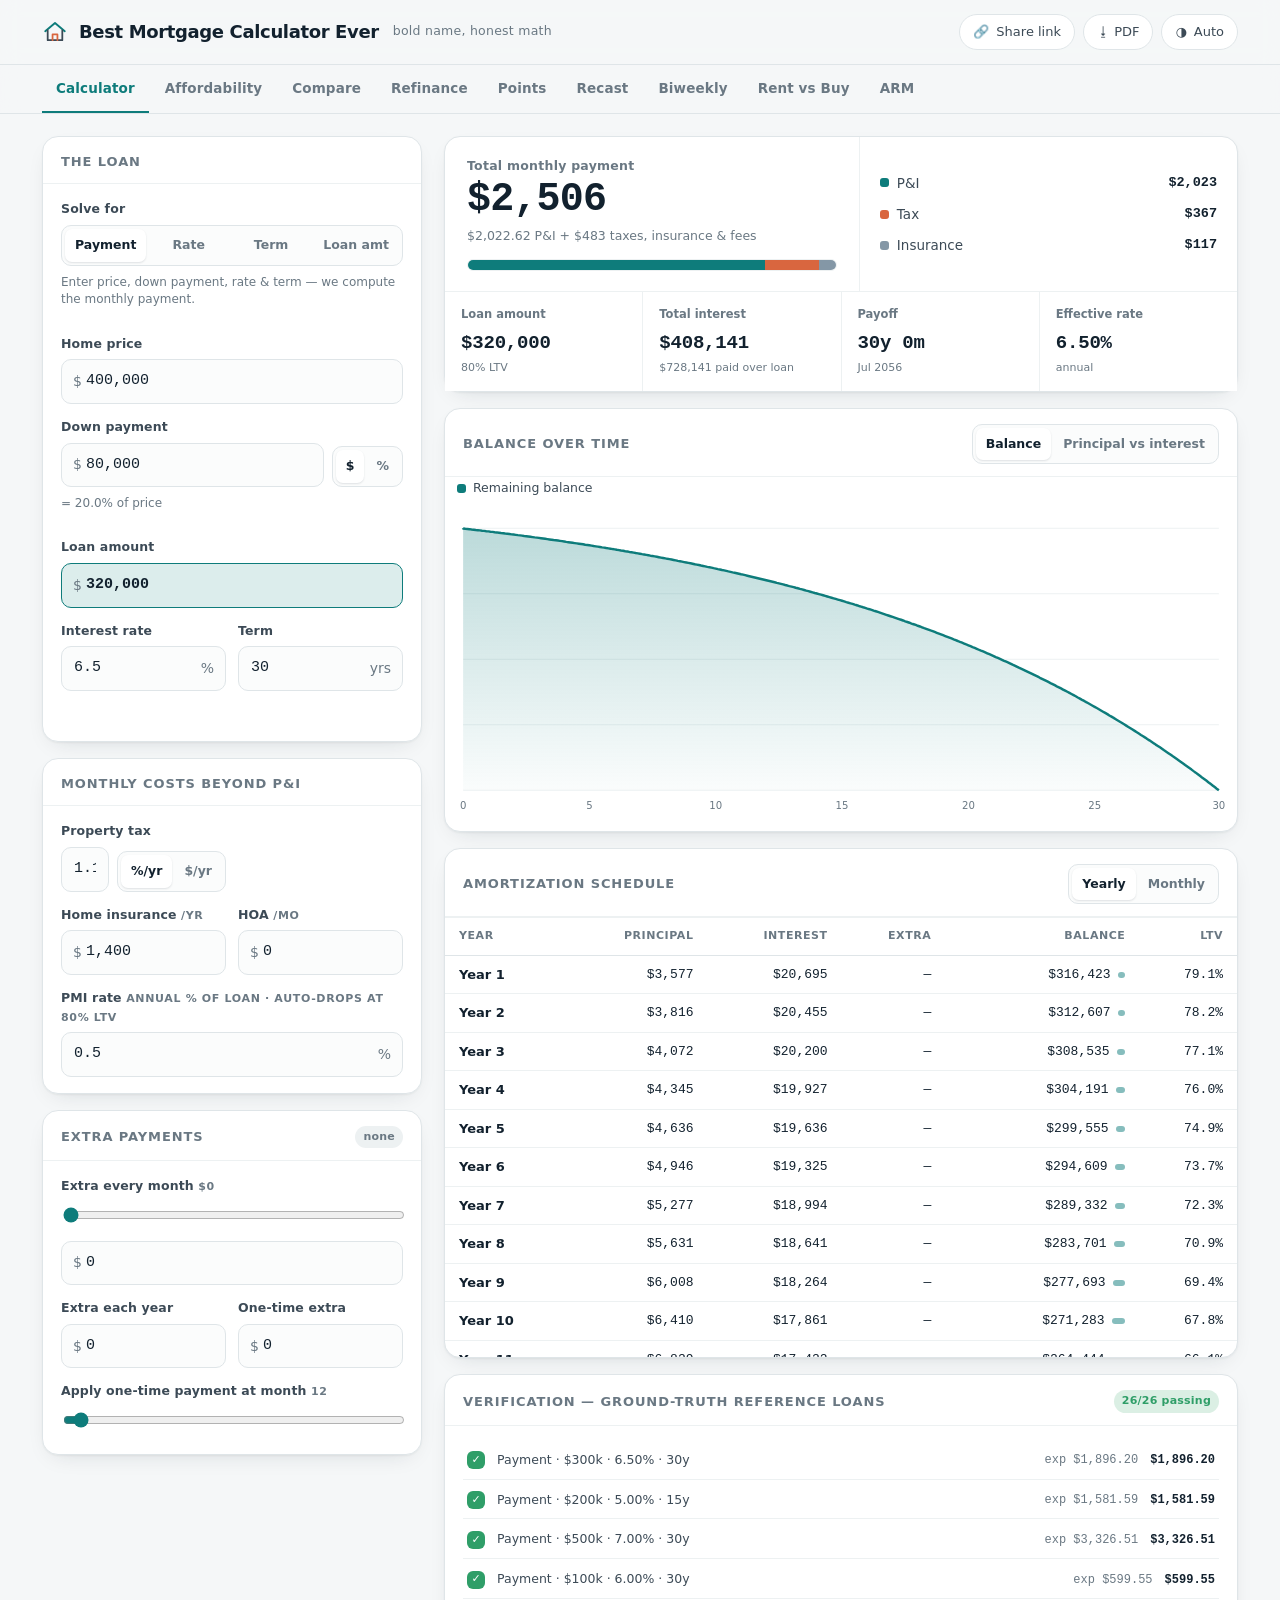
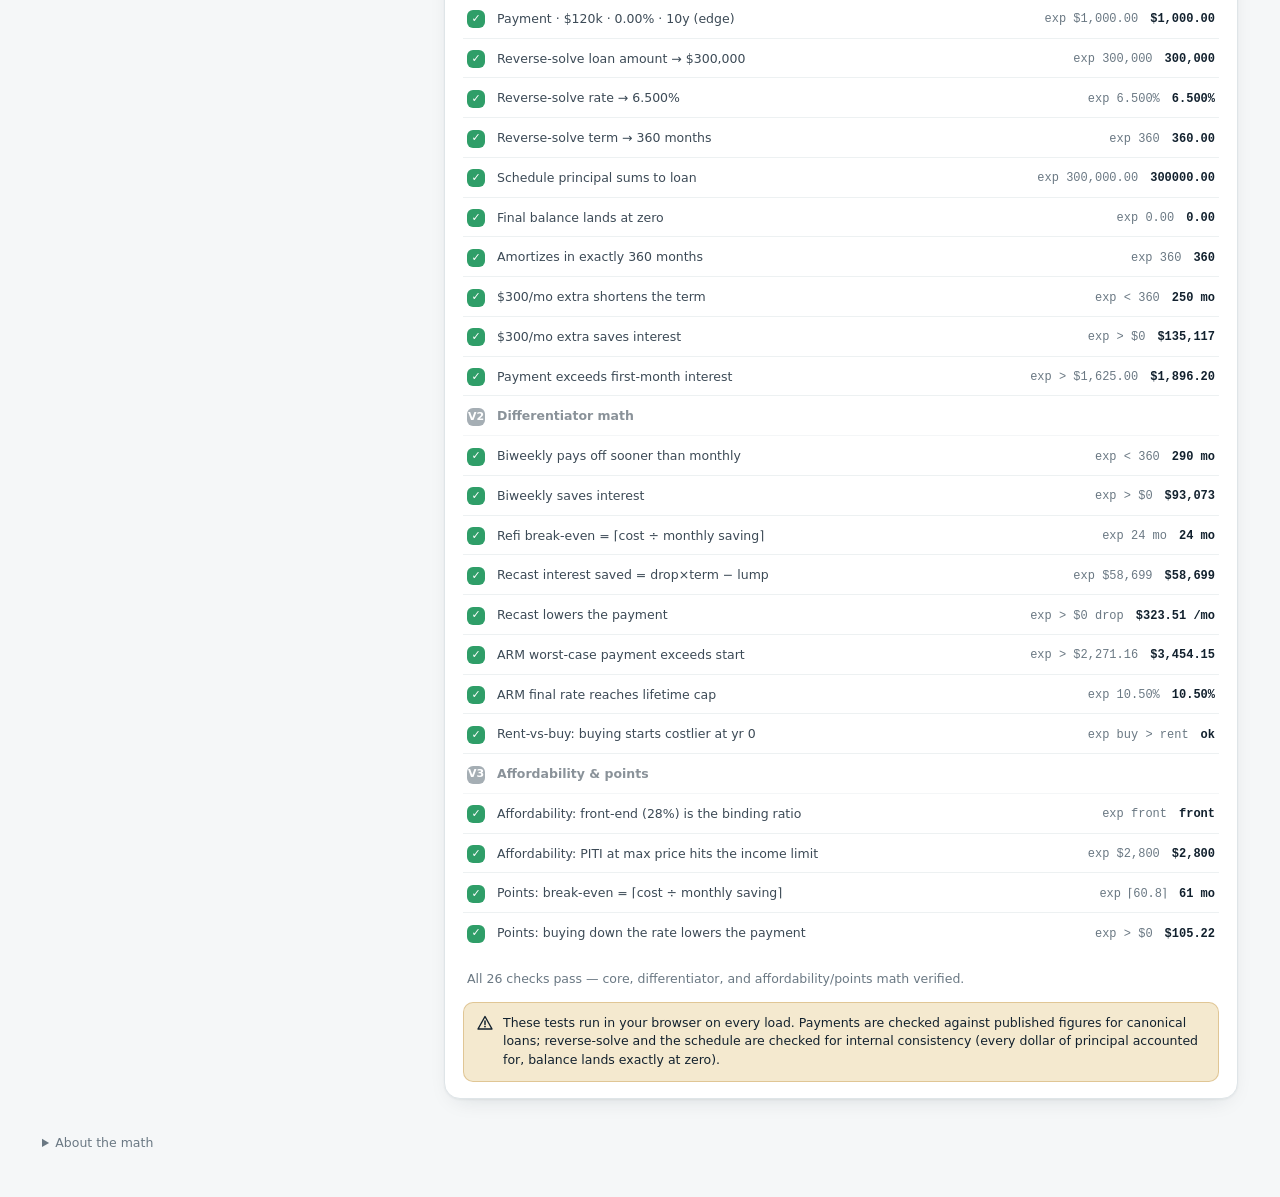
==== commit 292a7de5: "Add Affordability and Discount Points tools (V3) Affordability: income + debts + down payment -> max" ====
--- a/index.html
+++ b/index.html
@@ -75,8 +75,8 @@
   @media (max-width:760px){ .tagline{display:none} }
   @media (max-width:560px){ #shareLbl,#themeLbl{display:none} .brand{font-size:15px} .top-in{padding:12px 14px;gap:9px} .theme-btn{padding:7px 10px} }
 
-  main{max-width:1240px;margin:0 auto;padding:22px;display:grid;grid-template-columns:380px 1fr;gap:22px;align-items:start}
-  @media (max-width:920px){ main{grid-template-columns:1fr;padding:16px;gap:16px} }
+  main{max-width:1240px;margin:0 auto;padding:22px;display:grid;grid-template-columns:380px minmax(0,1fr);gap:22px;align-items:start}
+  @media (max-width:920px){ main{grid-template-columns:minmax(0,1fr);padding:16px;gap:16px} }
 
   .rail{position:sticky;top:74px;display:flex;flex-direction:column;gap:16px}
   @media (max-width:920px){ .rail{position:static} }
@@ -96,8 +96,8 @@
   .in-wrap .pre,.in-wrap .post{position:absolute;color:var(--ink-3);font-size:14px;pointer-events:none}
   .in-wrap .pre{left:12px}
   .in-wrap .post{right:12px}
-  input[type=text],input[type=number]{
-    width:100%;background:var(--field);border:1px solid var(--line);border-radius:var(--r);
+  input[type=text],input[type=number],.in-wrap input{
+    width:100%;box-sizing:border-box;background:var(--field);border:1px solid var(--line);border-radius:var(--r);
     padding:10px 12px;font:inherit;color:var(--ink);font-family:var(--mono);font-variant-numeric:tabular-nums;
   }
   input.has-pre{padding-left:24px}
@@ -217,8 +217,8 @@
   .tab[aria-selected=true]{color:var(--accent);border-bottom-color:var(--accent)}
   @media (max-width:920px){ nav.tabs{top:53px} .tabs-in{padding:0 12px} .tab{padding:12px 11px} }
 
-  .tool{max-width:1240px;margin:0 auto;padding:22px;display:grid;grid-template-columns:380px 1fr;gap:22px;align-items:start}
-  @media (max-width:920px){ .tool{grid-template-columns:1fr;padding:16px;gap:16px} }
+  .tool{max-width:1240px;margin:0 auto;padding:22px;display:grid;grid-template-columns:380px minmax(0,1fr);gap:22px;align-items:start}
+  @media (max-width:920px){ .tool{grid-template-columns:minmax(0,1fr);padding:16px;gap:16px} }
   .tool .rail{position:sticky;top:112px}
   @media (max-width:920px){ .tool .rail{position:static} }
   .intro{max-width:1240px;margin:0 auto;padding:20px 22px 0}
@@ -306,8 +306,10 @@
 <nav class="tabs" aria-label="Tools">
   <div class="tabs-in" id="tabNav" role="tablist">
     <button class="tab" role="tab" data-view="calc" aria-selected="true">Calculator</button>
+    <button class="tab" role="tab" data-view="afford" aria-selected="false">Affordability</button>
     <button class="tab" role="tab" data-view="compare" aria-selected="false">Compare</button>
     <button class="tab" role="tab" data-view="refi" aria-selected="false">Refinance</button>
+    <button class="tab" role="tab" data-view="points" aria-selected="false">Points</button>
     <button class="tab" role="tab" data-view="recast" aria-selected="false">Recast</button>
     <button class="tab" role="tab" data-view="biweekly" aria-selected="false">Biweekly</button>
     <button class="tab" role="tab" data-view="rentbuy" aria-selected="false">Rent vs Buy</button>
@@ -724,6 +726,90 @@
         <div class="chart-wrap" style="position:relative">
           <svg class="chart" id="armChart" viewBox="0 0 760 300" role="img" aria-label="ARM payment scenarios"></svg>
           <div class="tip" id="armTip"></div>
+        </div>
+      </div>
+    </div>
+  </div>
+</section>
+
+<!-- ============================ AFFORDABILITY ============================ -->
+<section id="view-afford" class="view hidden">
+  <div class="intro">
+    <h1>What can I afford?</h1>
+    <div class="why"><span><b>Start here:</b> your income, debts and down payment set a realistic price ceiling using the standard 28/36 debt-to-income limits — before you fall for a listing you can't carry.</span></div>
+  </div>
+  <div class="tool">
+    <div class="rail">
+      <div class="card"><div class="card-h"><h2>Your finances</h2></div><div class="card-b fields">
+        <div class="field"><label>Gross annual income</label><div class="in-wrap"><span class="pre">$</span><input class="has-pre" id="af_income" value="120,000"></div></div>
+        <div class="field"><label>Monthly debt payments <span class="mini-lab">car, cards, student loans</span></label><div class="in-wrap"><span class="pre">$</span><input class="has-pre" id="af_debts" value="500"></div></div>
+        <div class="field"><label>Down payment (cash)</label><div class="in-wrap"><span class="pre">$</span><input class="has-pre" id="af_down" value="80,000"></div></div>
+      </div></div>
+      <div class="card"><div class="card-h"><h2>The loan</h2></div><div class="card-b fields">
+        <div class="row2">
+          <div class="field"><label>Rate</label><div class="in-wrap"><input class="has-post" id="af_rate" value="6.5"><span class="post">%</span></div></div>
+          <div class="field"><label>Term</label><div class="in-wrap"><input class="has-post" id="af_term" value="30"><span class="post">yr</span></div></div>
+        </div>
+      </div></div>
+      <div class="card"><div class="card-h"><h2>Costs &amp; ratios</h2></div><div class="card-b fields">
+        <div class="row2">
+          <div class="field"><label>Property tax</label><div class="in-wrap"><input class="has-post" id="af_tax" value="1.1"><span class="post">%</span></div></div>
+          <div class="field"><label>Insurance/yr</label><div class="in-wrap"><span class="pre">$</span><input class="has-pre" id="af_ins" value="1,400"></div></div>
+        </div>
+        <div class="row2">
+          <div class="field"><label>HOA/mo</label><div class="in-wrap"><span class="pre">$</span><input class="has-pre" id="af_hoa" value="0"></div></div>
+          <div class="field"><label>PMI rate <span class="mini-lab">if &lt;20% down</span></label><div class="in-wrap"><input class="has-post" id="af_pmi" value="0.5"><span class="post">%</span></div></div>
+        </div>
+        <div class="row2">
+          <div class="field"><label>Front-end DTI <span class="mini-lab">housing</span></label><div class="in-wrap"><input class="has-post" id="af_front" value="28"><span class="post">%</span></div></div>
+          <div class="field"><label>Back-end DTI <span class="mini-lab">all debt</span></label><div class="in-wrap"><input class="has-post" id="af_back" value="36"><span class="post">%</span></div></div>
+        </div>
+      </div></div>
+    </div>
+    <div class="sec-gap">
+      <div class="card"><div class="bigmetric" id="af_metrics"></div><div id="af_verdict"></div></div>
+      <div class="card">
+        <div class="card-h"><h2>Your maximum monthly payment</h2></div>
+        <div class="card-b">
+          <div class="paybar" id="af_bar"></div>
+          <div class="cmp-out" id="af_breakdown" style="margin-top:14px"></div>
+          <p class="solve-hint" id="af_limits" style="margin-top:12px"></p>
+        </div>
+      </div>
+    </div>
+  </div>
+</section>
+
+<!-- ============================ POINTS ============================ -->
+<section id="view-points" class="view hidden">
+  <div class="intro">
+    <h1>Discount points break-even</h1>
+    <div class="why"><span><b>Why it's useful:</b> paying points buys a lower rate but costs cash upfront — this pinpoints the exact month the smaller payment pays that cash back.</span></div>
+  </div>
+  <div class="tool">
+    <div class="rail">
+      <div class="card"><div class="card-h"><h2>The loan</h2></div><div class="card-b fields">
+        <div class="field"><label>Loan amount</label><div class="in-wrap"><span class="pre">$</span><input class="has-pre" id="pt_loan" value="320,000"></div></div>
+        <div class="field"><label>Term</label><div class="in-wrap"><input class="has-post" id="pt_term" value="30"><span class="post">yr</span></div></div>
+      </div></div>
+      <div class="card"><div class="card-h"><h2>The trade-off</h2></div><div class="card-b fields">
+        <div class="row2">
+          <div class="field"><label>Rate — no points</label><div class="in-wrap"><input class="has-post" id="pt_base" value="6.75"><span class="post">%</span></div></div>
+          <div class="field"><label>Rate — with points</label><div class="in-wrap"><input class="has-post" id="pt_buy" value="6.25"><span class="post">%</span></div></div>
+        </div>
+        <div class="field"><label>Discount points</label><div class="in-wrap"><input class="has-post" id="pt_points" value="2"><span class="post">pts</span></div>
+          <p class="solve-hint" id="pt_costHint"></p>
+        </div>
+      </div></div>
+    </div>
+    <div class="sec-gap">
+      <div class="card"><div class="bigmetric" id="pt_metrics"></div><div id="pt_verdict"></div></div>
+      <div class="card">
+        <div class="card-h"><h2>Cumulative savings vs. cost of points</h2></div>
+        <div class="legend" id="pt_legend"></div>
+        <div class="chart-wrap" style="position:relative">
+          <svg class="chart" id="ptChart" viewBox="0 0 760 300" role="img" aria-label="Points break-even chart"></svg>
+          <div class="tip" id="ptTip"></div>
         </div>
       </div>
     </div>
@@ -1732,5 +1818,126 @@
 switchView(startView);
 runVerificationV2();
 </script>
+
+<script>
+/* ========================================================================
+   V3 — AFFORDABILITY  ("What can I afford?")
+   ===================================================================== */
+function computeAfford(){
+  const income=parseNum($('af_income').value), debts=parseNum($('af_debts').value), down=parseNum($('af_down').value);
+  const rate=parseNum($('af_rate').value)/100/12, n=Math.max(1,Math.round(parseNum($('af_term').value)*12));
+  const taxRate=parseNum($('af_tax').value)/100, insAnnual=parseNum($('af_ins').value), hoa=parseNum($('af_hoa').value);
+  const pmiRate=parseNum($('af_pmi').value)/100, front=parseNum($('af_front').value)/100, back=parseNum($('af_back').value)/100;
+  const mi=income/12;
+  const frontMax=mi*front, backMax=mi*back-debts;
+  const affordPITI=Math.max(0,Math.min(frontMax,backMax));
+  const binds = backMax<frontMax ? 'back' : 'front';
+  const PITI=price=>{ const loan=Math.max(0,price-down); const pi=pmt(loan,rate,n);
+    const tax=price*taxRate/12, ins=insAnnual/12, pmi=(price>0 && loan/price>0.8)?loan*pmiRate/12:0;
+    return {total:pi+tax+ins+pmi+hoa, pi,tax,ins,pmi,hoa}; };
+  let price=down;
+  if(PITI(down).total <= affordPITI){
+    let lo=down, hi=down+5e7;
+    for(let k=0;k<100;k++){ const mid=(lo+hi)/2; if(PITI(mid).total>affordPITI) hi=mid; else lo=mid; }
+    price=(lo+hi)/2;
+  }
+  const breakdown=PITI(price), loan=Math.max(0,price-down);
+  return {income,debts,down,rate,n,frontMax,backMax,affordPITI,binds,price,loan,breakdown,downPct:price>0?down/price*100:0};
+}
+function renderAfford(){
+  const m=computeAfford();
+  bigmetric('af_metrics',[
+    ['Max home price',money0(m.price),`${m.downPct.toFixed(0)}% down`],
+    ['Max loan',money0(m.loan),`at ${(m.rate*1200).toFixed(2)}%`],
+    ['Monthly ceiling',money0(m.affordPITI),'full PITI']
+  ]);
+  const b=m.breakdown;
+  const parts=[['P&I',b.pi,'var(--accent)'],['Tax',b.tax,'var(--cost)'],['Insurance',b.ins,'#8497a6'],['PMI',b.pmi,'var(--warn)'],['HOA',b.hoa,'var(--ink-3)']].filter(p=>p[1]>0.5);
+  const tot=parts.reduce((a,p)=>a+p[1],0)||1;
+  $('af_bar').innerHTML=parts.map(p=>`<span style="width:${p[1]/tot*100}%;background:${p[2]}" title="${p[0]}"></span>`).join('');
+  $('af_breakdown').innerHTML=parts.map(p=>`<div class="r"><span class="k">${p[0]}</span><span class="v">${money0(p[1])}</span></div>`).join('')
+    +`<div class="r best"><span class="k">Total (PITI)</span><span class="v">${money0(b.total)}</span></div>`;
+  $('af_limits').innerHTML=`Front-end limit (housing ≤ ${parseNum($('af_front').value)}% of income): <b>${money0(m.frontMax)}</b> · Back-end limit (all debt ≤ ${parseNum($('af_back').value)}%): <b>${money0(Math.max(0,m.backMax))}</b>`;
+  if(m.affordPITI<=0){
+    verdict('af_verdict','warn','!',`Your existing debts (${money0(m.debts)}/mo) already reach the back-end limit, leaving no room for a housing payment. Lower monthly debt or revisit the income figure to see a price.`);
+  } else if(m.binds==='back'){
+    verdict('af_verdict','warn','~',`You're capped by the <b>back-end</b> (total-debt) ratio — your ${money0(m.debts)}/mo of other debt is the limiter. Paying that down would raise your ceiling. As is, target around <b>${money0(m.price)}</b>.`);
+  } else {
+    verdict('af_verdict','good','✓',`You're capped by the <b>front-end</b> (housing) ratio — the healthy place to be. With ${money0(m.down)} down, you can comfortably target a home around <b>${money0(m.price)}</b>.`);
+  }
+}
+
+/* ========================================================================
+   V3 — DISCOUNT POINTS break-even
+   ===================================================================== */
+function computePoints(){
+  const loan=parseNum($('pt_loan').value), n=Math.max(1,Math.round(parseNum($('pt_term').value)*12));
+  const baseRate=parseNum($('pt_base').value)/100/12, buyRate=parseNum($('pt_buy').value)/100/12;
+  const points=parseNum($('pt_points').value), cost=points/100*loan;
+  const basePay=pmt(loan,baseRate,n), buyPay=pmt(loan,buyRate,n);
+  const monthlySavings=basePay-buyPay;
+  const breakeven=monthlySavings>0?Math.ceil(cost/monthlySavings):null;
+  const baseInterest=basePay*n-loan, buyInterest=buyPay*n-loan;
+  const lifetimeSaved=(baseInterest-buyInterest)-cost;
+  return {loan,n,basePay,buyPay,monthlySavings,cost,points,breakeven,lifetimeSaved};
+}
+function renderPoints(){
+  const m=computePoints();
+  $('pt_costHint').textContent=`= ${money0(m.cost)} upfront · each point is 1% of the loan.`;
+  bigmetric('pt_metrics',[
+    ['Cost of points',money0(m.cost),`${m.points} pts`],
+    [m.monthlySavings>=0?'Monthly savings':'Monthly change',money2(Math.abs(m.monthlySavings)),`${money2(m.buyPay)} vs ${money2(m.basePay)}`],
+    ['Break-even',m.breakeven?`${m.breakeven} mo`:'—',m.breakeven?`${(m.breakeven/12).toFixed(1)} yr · ${monthYr(addMonths(NOW,m.breakeven))}`:'no savings']
+  ]);
+  if(m.monthlySavings<=0){
+    verdict('pt_verdict','warn','!',`The "with points" rate isn't lower than the base rate, so the points buy nothing here. Enter a reduced rate to see the trade-off.`);
+  } else {
+    verdict('pt_verdict','good','✓',`You recoup the ${money0(m.cost)} after <b>${m.breakeven} months</b> (${monthYr(addMonths(NOW,m.breakeven))}). Keep the loan past then and the points pay off${m.lifetimeSaved>0?` — over the full term they save ${money0(m.lifetimeSaved)} net of their cost`:''}. If you might sell or refinance sooner, skip them.`);
+  }
+  const N=m.n, pts=[]; for(let k=0;k<=N;k++) pts.push([k,k*m.monthlySavings-m.cost]);
+  const yv=pts.map(p=>p[1]);
+  drawLineChart('ptChart',[{name:'Net savings',color:'var(--good)',pts,fill:'color-mix(in srgb,var(--good) 14%,transparent)'}],
+    {xMax:N,yMax:Math.max(...yv,0),yMin:Math.min(...yv,0),xTicks:6,xLabel:v=>Math.round(v/12)+'y',yFmt:shortMoney,
+     markers:m.breakeven?[{x:m.breakeven,y:0,label:`Break-even · ${(m.breakeven/12).toFixed(1)} yr`,sub:'points repaid'}]:[]});
+  $('pt_legend').innerHTML=legendHTML([['Cumulative savings after cost of points','var(--good)']]);
+}
+
+/* ---- register the two new tabs, wire inputs, verify ---- */
+VIEW_EL.afford='view-afford'; VIEW_EL.points='view-points';
+VIEW_RENDER.afford=renderAfford; VIEW_RENDER.points=renderPoints;
+document.querySelectorAll('#view-afford input').forEach(el=>el.addEventListener('input',renderAfford));
+document.querySelectorAll('#view-points input').forEach(el=>el.addEventListener('input',renderPoints));
+attachHover('ptChart','ptTip',(x,rows)=>`<div style="font-weight:700;margin-bottom:4px">Year ${(x/12).toFixed(1)}</div><div class="tip-row"><span class="tk">Net savings</span><b>${money0(rows[0].pt[1])}</b></div>`);
+
+function runVerificationV3(){
+  const tests=[]; const approx=(a,b,tol)=>Math.abs(a-b)<=tol;
+  // Affordability — front-end binds; PITI at max price equals the income limit
+  (function(){
+    const income=120000,debts=500,down=80000,rate=0.065/12,n=360,taxRate=0.011,ins=1400,hoa=0,pmiRate=0.005,front=0.28,back=0.36;
+    const mi=income/12, frontMax=mi*front, backMax=mi*back-debts, afford=Math.min(frontMax,backMax);
+    const PITI=p=>{const loan=Math.max(0,p-down); const pmi=(p>0&&loan/p>0.8)?loan*pmiRate/12:0; return pmt(loan,rate,n)+p*taxRate/12+ins/12+pmi+hoa;};
+    let lo=down,hi=down+5e7; for(let k=0;k<100;k++){const mid=(lo+hi)/2; if(PITI(mid)>afford)hi=mid; else lo=mid;} const price=(lo+hi)/2;
+    tests.push({desc:'Affordability: front-end (28%) is the binding ratio',exp:'front',act:(backMax<frontMax?'back':'front'),pass:(frontMax<=backMax)});
+    tests.push({desc:'Affordability: PITI at max price hits the income limit',exp:money0(afford),act:money0(PITI(price)),pass:approx(PITI(price),afford,1)});
+  })();
+  // Points — break-even is the correct ceiling of cost ÷ monthly saving
+  (function(){
+    const loan=320000,n=360, bp=pmt(loan,0.0675/12,n), yp=pmt(loan,0.0625/12,n), cost=2/100*loan, raw=cost/(bp-yp), be=Math.ceil(raw);
+    tests.push({desc:'Points: break-even = ⌈cost ÷ monthly saving⌉',exp:`⌈${raw.toFixed(1)}⌉`,act:be+' mo',pass:(be-1<raw && raw<=be+1e-9)});
+    tests.push({desc:'Points: buying down the rate lowers the payment',exp:'> $0',act:money2(bp-yp),pass:(bp-yp)>0});
+  })();
+  const list=$('verifyList');
+  list.insertAdjacentHTML('beforeend', `<div class="vt" style="opacity:.6"><span class="badge" style="background:var(--ink-3)">V3</span><span class="desc" style="font-weight:700">Affordability &amp; points</span><span class="exp"></span><span class="act"></span></div>`+
+    tests.map(t=>`<div class="vt"><span class="badge ${t.pass?'ok':'no'}">${t.pass?'✓':'✕'}</span><span class="desc">${t.desc}</span><span class="exp">exp ${t.exp}</span><span class="act">${t.act}</span></div>`).join(''));
+  const all=[...document.querySelectorAll('#verifyList .vt .badge')].filter(b=>b.classList.contains('ok')||b.classList.contains('no'));
+  const passed=all.filter(b=>b.classList.contains('ok')).length;
+  const pill=$('verifyPill'); pill.className='pill '+(passed===all.length?'good':'warn'); pill.textContent=`${passed}/${all.length} passing`;
+  $('verifySum').textContent = passed===all.length
+    ? `All ${all.length} checks pass — core, differentiator, and affordability/points math verified.`
+    : `${all.length-passed} check(s) need review.`;
+}
+
+renderAfford(); renderPoints(); runVerificationV3();
+</script>
 </body>
 </html>
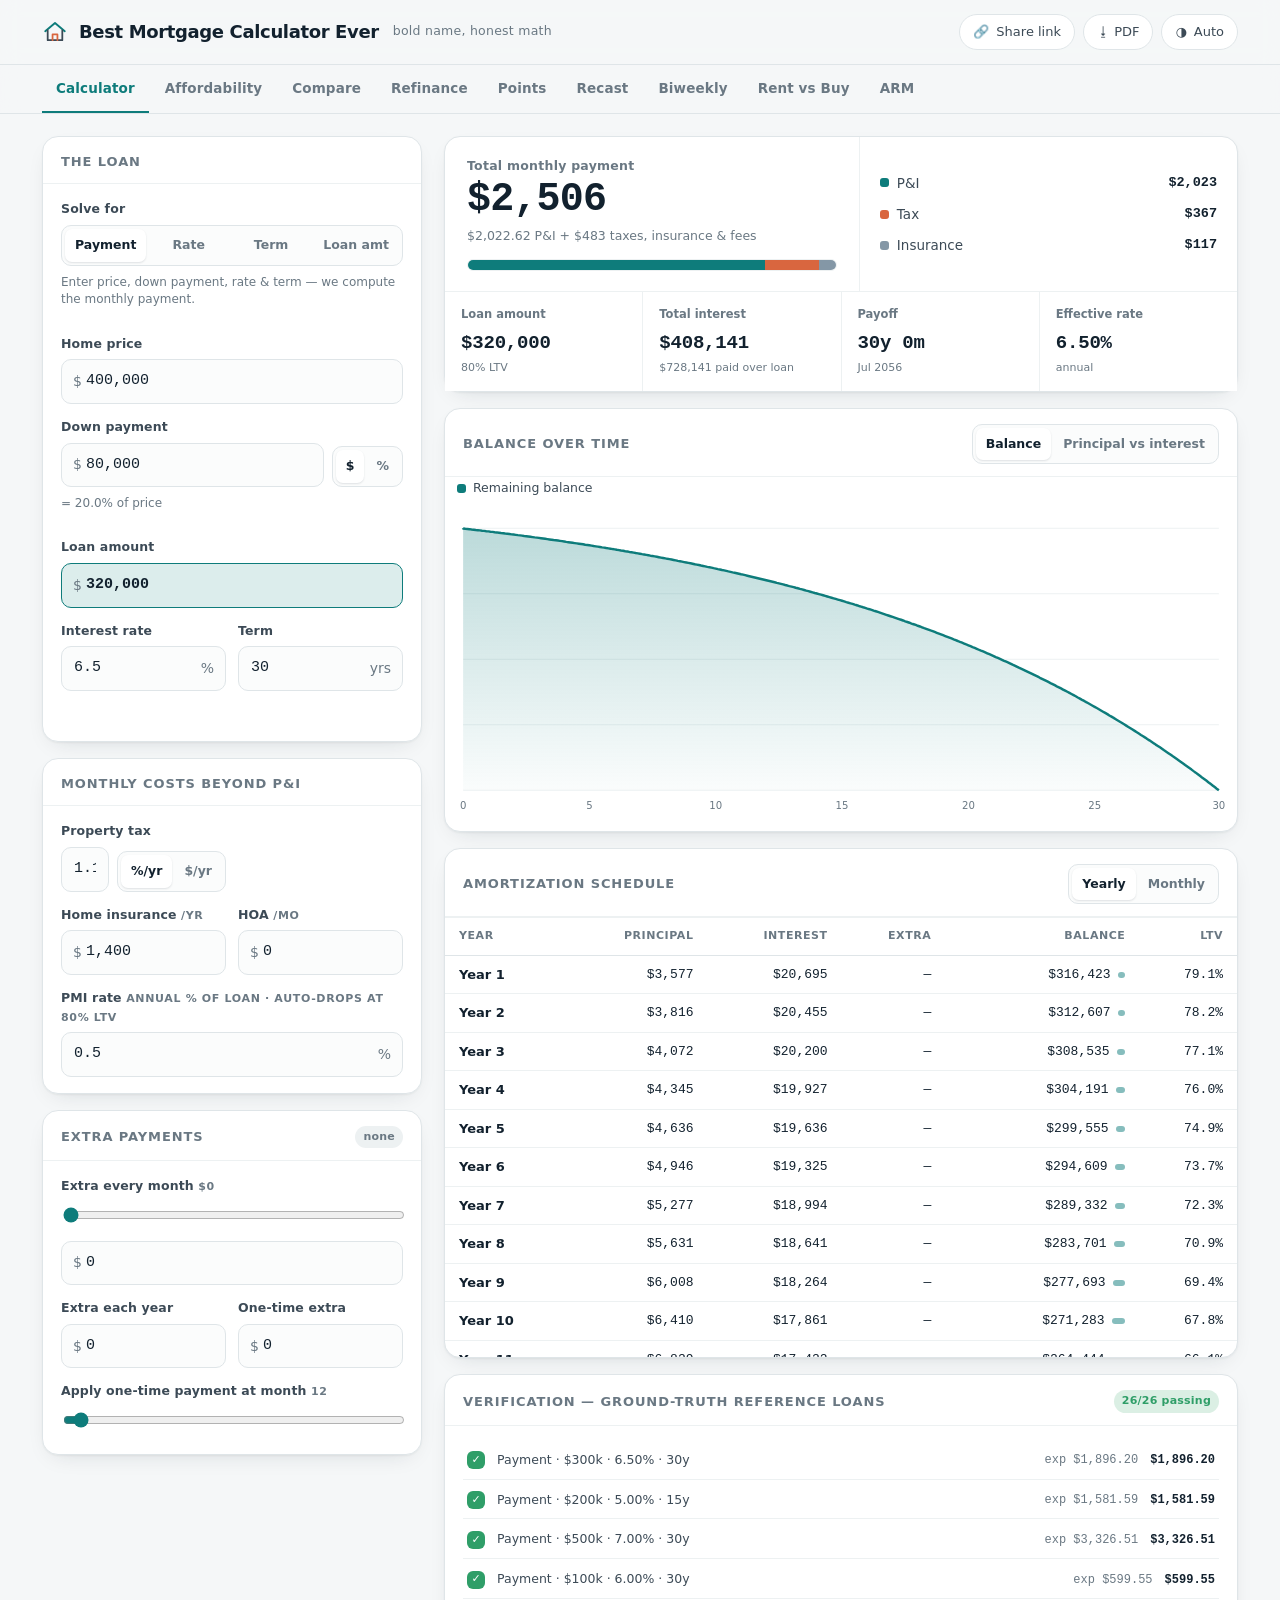
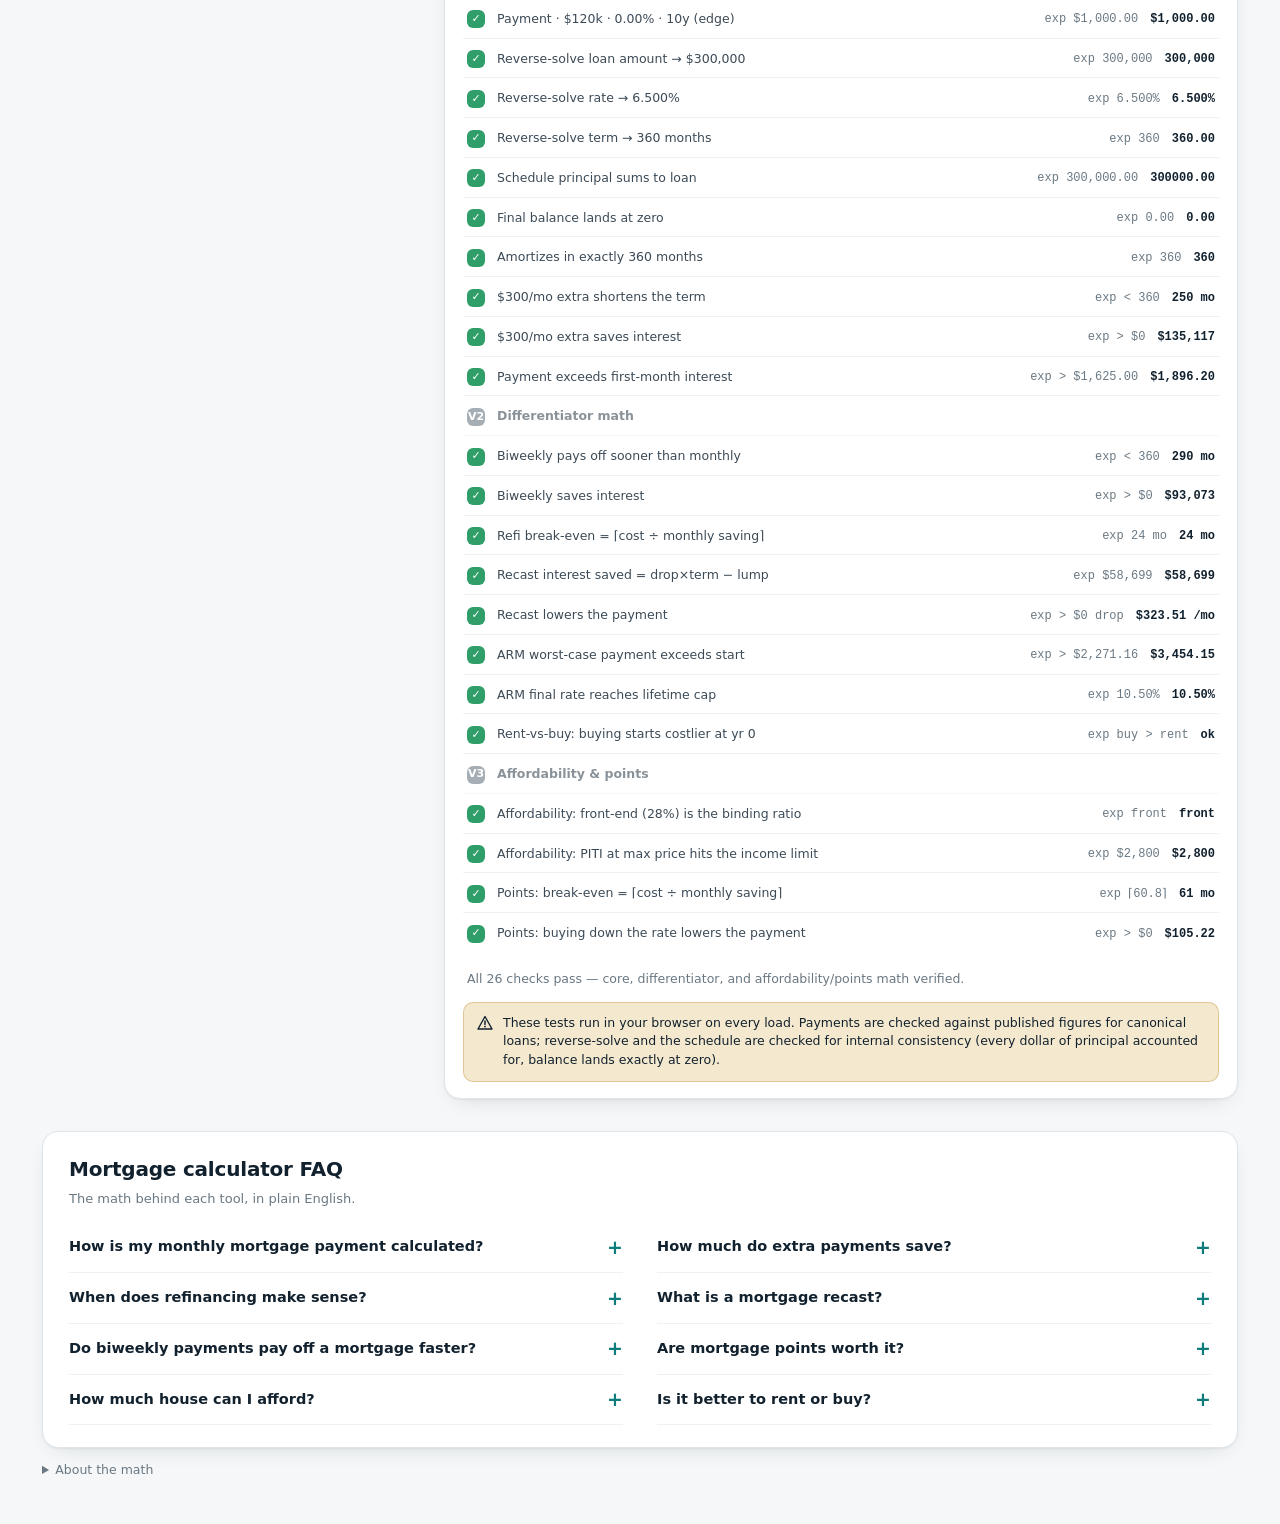
==== commit 67b38a27: "Add SEO foundation (Package A) - Keyword-rich title + meta description, canonical, theme-color - Ope" ====
--- a/index.html
+++ b/index.html
@@ -3,8 +3,30 @@
 <head>
 <meta charset="utf-8">
 <meta name="viewport" content="width=device-width, initial-scale=1">
-<title>Best Mortgage Calculator Ever</title>
+<title>Free Mortgage Calculator — Amortization, Extra Payments &amp; Refinance</title>
+<meta name="description" content="A free, fast mortgage calculator with a full amortization schedule, extra-payment savings, PMI and true monthly cost — plus refinance break-even, recast, biweekly, points, ARM, rent-vs-buy and affordability. Every number verified.">
+<link rel="canonical" href="https://honestmortgagemath.com/">
+<meta name="robots" content="index, follow, max-image-preview:large">
+<meta name="theme-color" content="#0E7C7B">
 <link rel="icon" href='data:image/svg+xml,<svg xmlns="http://www.w3.org/2000/svg" viewBox="0 0 100 100"><text y=".9em" font-size="90">🏠</text></svg>'>
+<!-- Open Graph -->
+<meta property="og:type" content="website">
+<meta property="og:site_name" content="Best Mortgage Calculator Ever">
+<meta property="og:title" content="Free Mortgage Calculator — every number verified">
+<meta property="og:description" content="Amortization, extra payments, refinance break-even, recast, biweekly, points, ARM, rent-vs-buy and affordability — in one fast, mobile-friendly calculator.">
+<meta property="og:url" content="https://honestmortgagemath.com/">
+<meta property="og:image" content="https://honestmortgagemath.com/og-image.png">
+<meta property="og:image:width" content="1200">
+<meta property="og:image:height" content="630">
+<meta property="og:image:alt" content="Best Mortgage Calculator Ever — a free mortgage calculator with verified math">
+<!-- Twitter -->
+<meta name="twitter:card" content="summary_large_image">
+<meta name="twitter:title" content="Free Mortgage Calculator — every number verified">
+<meta name="twitter:description" content="Amortization, extra payments, refinance, recast, biweekly, points, ARM, rent-vs-buy &amp; affordability — one fast calculator.">
+<meta name="twitter:image" content="https://honestmortgagemath.com/og-image.png">
+<script type="application/ld+json">
+{"@context":"https://schema.org","@type":"WebApplication","name":"Best Mortgage Calculator Ever","alternateName":"Honest Mortgage Math","url":"https://honestmortgagemath.com/","applicationCategory":"FinanceApplication","operatingSystem":"Any (web browser)","browserRequirements":"Requires JavaScript","offers":{"@type":"Offer","price":"0","priceCurrency":"USD"},"description":"A free mortgage calculator with a full amortization schedule, extra-payment savings, PMI and total monthly cost, plus refinance break-even, recast, biweekly-vs-monthly, discount points, ARM scenarios, rent-vs-buy and affordability.","featureList":["Amortization schedule with LTV","Extra payments and payoff date","Full monthly cost (PITI, PMI, HOA)","Refinance break-even analysis","Mortgage recast","Biweekly vs monthly payoff","Discount points break-even","Adjustable-rate (ARM) scenarios","Rent vs buy with opportunity cost","Affordability by debt-to-income"]}
+</script>
 <style>
   /* ---------- Tokens ---------- */
   :root{
@@ -74,6 +96,20 @@
   .theme-btn:hover{border-color:var(--accent);color:var(--ink)}
   @media (max-width:760px){ .tagline{display:none} }
   @media (max-width:560px){ #shareLbl,#themeLbl{display:none} .brand{font-size:15px} .top-in{padding:12px 14px;gap:9px} .theme-btn{padding:7px 10px} }
+
+  /* ---------- FAQ (SEO content) ---------- */
+  .faq{max-width:1240px;margin:0 auto;padding:10px 22px 0}
+  .faq-in{background:var(--card);border:1px solid var(--line);border-radius:var(--r-lg);box-shadow:var(--shadow);padding:22px 26px}
+  .faq h2{font-size:20px;letter-spacing:-.01em}
+  .faq .faq-sub{color:var(--ink-3);font-size:13px;margin:5px 0 14px}
+  .faq-grid{display:grid;grid-template-columns:1fr 1fr;gap:0 34px}
+  @media (max-width:760px){ .faq{padding:10px 16px 0} .faq-grid{grid-template-columns:1fr} }
+  .faq details{border-bottom:1px solid var(--line-2);padding:2px 0}
+  .faq summary{cursor:pointer;font-weight:600;font-size:14.5px;padding:12px 0;list-style:none;display:flex;justify-content:space-between;gap:14px;align-items:center;color:var(--ink)}
+  .faq summary::-webkit-details-marker{display:none}
+  .faq summary::after{content:'+';color:var(--accent);font-weight:700;font-size:19px;line-height:1}
+  .faq details[open] summary::after{content:'\2013'}
+  .faq details p{margin:0 0 13px;color:var(--ink-2);font-size:13.5px;line-height:1.6;max-width:62ch}
 
   main{max-width:1240px;margin:0 auto;padding:22px;display:grid;grid-template-columns:380px minmax(0,1fr);gap:22px;align-items:start}
   @media (max-width:920px){ main{grid-template-columns:minmax(0,1fr);padding:16px;gap:16px} }
@@ -815,6 +851,35 @@
     </div>
   </div>
 </section>
+
+<section class="faq" aria-label="Frequently asked questions">
+  <div class="faq-in">
+    <h2>Mortgage calculator FAQ</h2>
+    <p class="faq-sub">The math behind each tool, in plain English.</p>
+    <div class="faq-grid">
+      <details><summary>How is my monthly mortgage payment calculated?</summary><p>Your principal-and-interest payment uses the standard amortization formula: M = P·i(1+i)ⁿ ⁄ ((1+i)ⁿ−1), where P is the loan amount, i is your monthly interest rate (annual rate ÷ 12) and n is the number of months. This calculator then adds property tax, homeowners insurance, PMI and HOA to show your full monthly cost (PITI).</p></details>
+      <details><summary>How much do extra payments save?</summary><p>Every dollar paid above your scheduled payment goes straight to principal, so you owe interest on a smaller balance for the rest of the loan. Even $100–$200 a month can cut years off a 30-year mortgage and save tens of thousands in interest. The extra-payment slider shows your exact new payoff date and total interest saved.</p></details>
+      <details><summary>When does refinancing make sense?</summary><p>Refinancing pays off once your monthly savings have covered the closing costs — the "break-even" month. If you'll keep the home past that point, it's usually worth it; if you might move or refinance again sooner, it may not be. The Refinance tool shows the exact month you come out ahead.</p></details>
+      <details><summary>What is a mortgage recast?</summary><p>A recast (re-amortization) applies a lump sum to your principal and recalculates a lower monthly payment over the same remaining term, keeping your original payoff date and interest rate. It's far cheaper than refinancing — most calculators skip it entirely. The Recast tool also compares recasting against simply prepaying.</p></details>
+      <details><summary>Do biweekly payments pay off a mortgage faster?</summary><p>Yes. Paying half your monthly payment every two weeks makes 26 half-payments a year — the equivalent of one extra full payment — which typically shaves 4–6 years off a 30-year loan and saves significant interest, with no change to your budget beyond the calendar.</p></details>
+      <details><summary>Are mortgage points worth it?</summary><p>Discount points lower your interest rate but cost cash upfront (one point equals 1% of the loan). They pay off if you keep the loan past the break-even month, when the reduced payment has repaid the cost. If you might sell or refinance sooner, skip them. The Points tool finds your exact break-even.</p></details>
+      <details><summary>How much house can I afford?</summary><p>Lenders use debt-to-income ratios — commonly 28% of gross monthly income for housing and 36% for total debt (the "28/36 rule"). Enter your income, monthly debts and down payment in the Affordability tool to see a realistic maximum price, including taxes, insurance and PMI.</p></details>
+      <details><summary>Is it better to rent or buy?</summary><p>It depends on how long you'll stay, how fast the home appreciates, and what your down payment could earn if invested instead. The Rent vs Buy tool factors in that opportunity cost — not just the mortgage — to show the year buying actually pulls ahead of renting.</p></details>
+    </div>
+  </div>
+</section>
+<script type="application/ld+json">
+{"@context":"https://schema.org","@type":"FAQPage","mainEntity":[
+{"@type":"Question","name":"How is my monthly mortgage payment calculated?","acceptedAnswer":{"@type":"Answer","text":"Your principal-and-interest payment uses the standard amortization formula M = P·i(1+i)^n / ((1+i)^n − 1), where P is the loan amount, i is your monthly interest rate (annual rate ÷ 12) and n is the number of months. The calculator then adds property tax, homeowners insurance, PMI and HOA to show your full monthly cost (PITI)."}},
+{"@type":"Question","name":"How much do extra payments save?","acceptedAnswer":{"@type":"Answer","text":"Every dollar paid above your scheduled payment goes straight to principal, so you owe interest on a smaller balance for the rest of the loan. Even $100–$200 a month can cut years off a 30-year mortgage and save tens of thousands in interest. The extra-payment slider shows your exact new payoff date and total interest saved."}},
+{"@type":"Question","name":"When does refinancing make sense?","acceptedAnswer":{"@type":"Answer","text":"Refinancing pays off once your monthly savings have covered the closing costs — the break-even month. If you will keep the home past that point it is usually worth it; if you might move or refinance again sooner it may not be. The Refinance tool shows the exact month you come out ahead."}},
+{"@type":"Question","name":"What is a mortgage recast?","acceptedAnswer":{"@type":"Answer","text":"A recast (re-amortization) applies a lump sum to your principal and recalculates a lower monthly payment over the same remaining term, keeping your original payoff date and interest rate. It is far cheaper than refinancing and most calculators skip it. The Recast tool also compares recasting against simply prepaying."}},
+{"@type":"Question","name":"Do biweekly payments pay off a mortgage faster?","acceptedAnswer":{"@type":"Answer","text":"Yes. Paying half your monthly payment every two weeks makes 26 half-payments a year — the equivalent of one extra full payment — which typically shaves 4–6 years off a 30-year loan and saves significant interest, with no change to your budget beyond the calendar."}},
+{"@type":"Question","name":"Are mortgage points worth it?","acceptedAnswer":{"@type":"Answer","text":"Discount points lower your interest rate but cost cash upfront (one point equals 1% of the loan). They pay off if you keep the loan past the break-even month, when the reduced payment has repaid the cost. If you might sell or refinance sooner, skip them. The Points tool finds your exact break-even."}},
+{"@type":"Question","name":"How much house can I afford?","acceptedAnswer":{"@type":"Answer","text":"Lenders use debt-to-income ratios — commonly 28% of gross monthly income for housing and 36% for total debt (the 28/36 rule). Enter your income, monthly debts and down payment in the Affordability tool to see a realistic maximum price, including taxes, insurance and PMI."}},
+{"@type":"Question","name":"Is it better to rent or buy?","acceptedAnswer":{"@type":"Answer","text":"It depends on how long you will stay, how fast the home appreciates, and what your down payment could earn if invested instead. The Rent vs Buy tool factors in that opportunity cost — not just the mortgage — to show the year buying actually pulls ahead of renting."}}
+]}
+</script>
 
 <div class="foot">
   <details class="raw"><summary>About the math</summary>
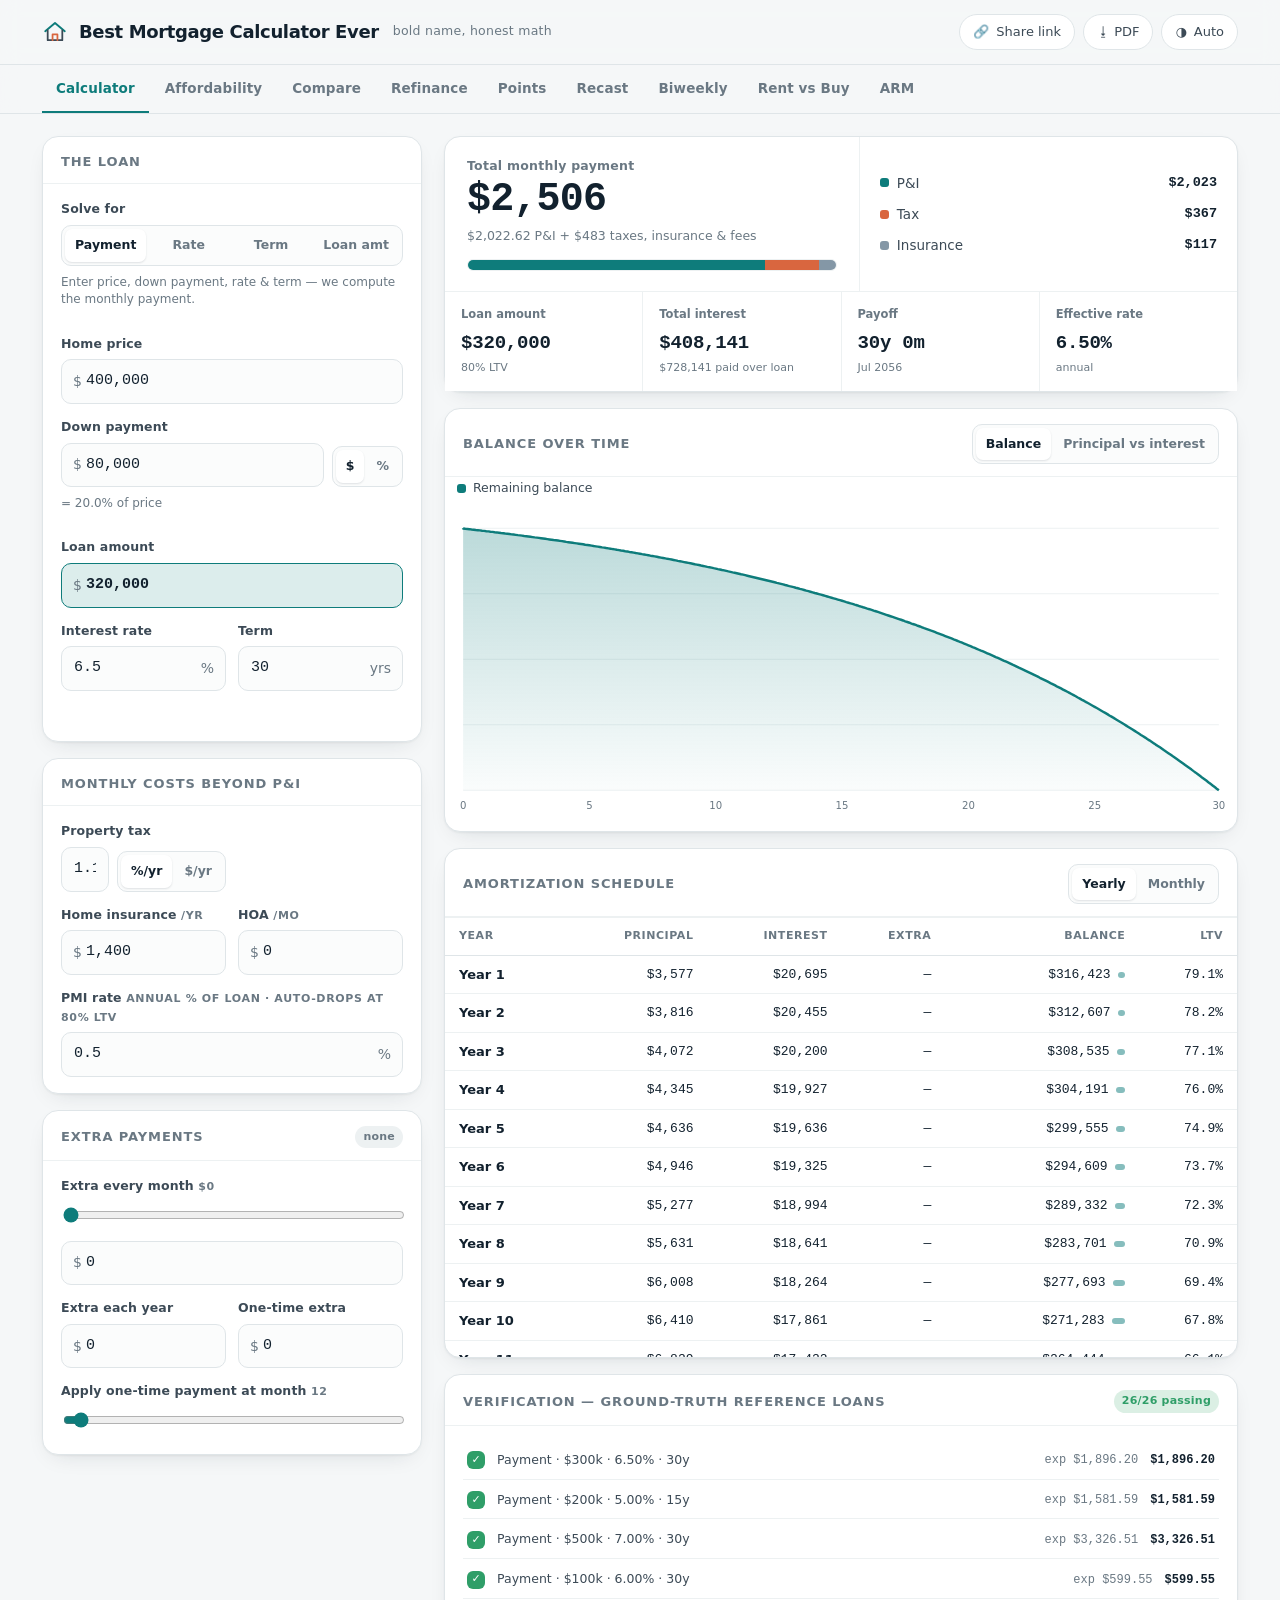
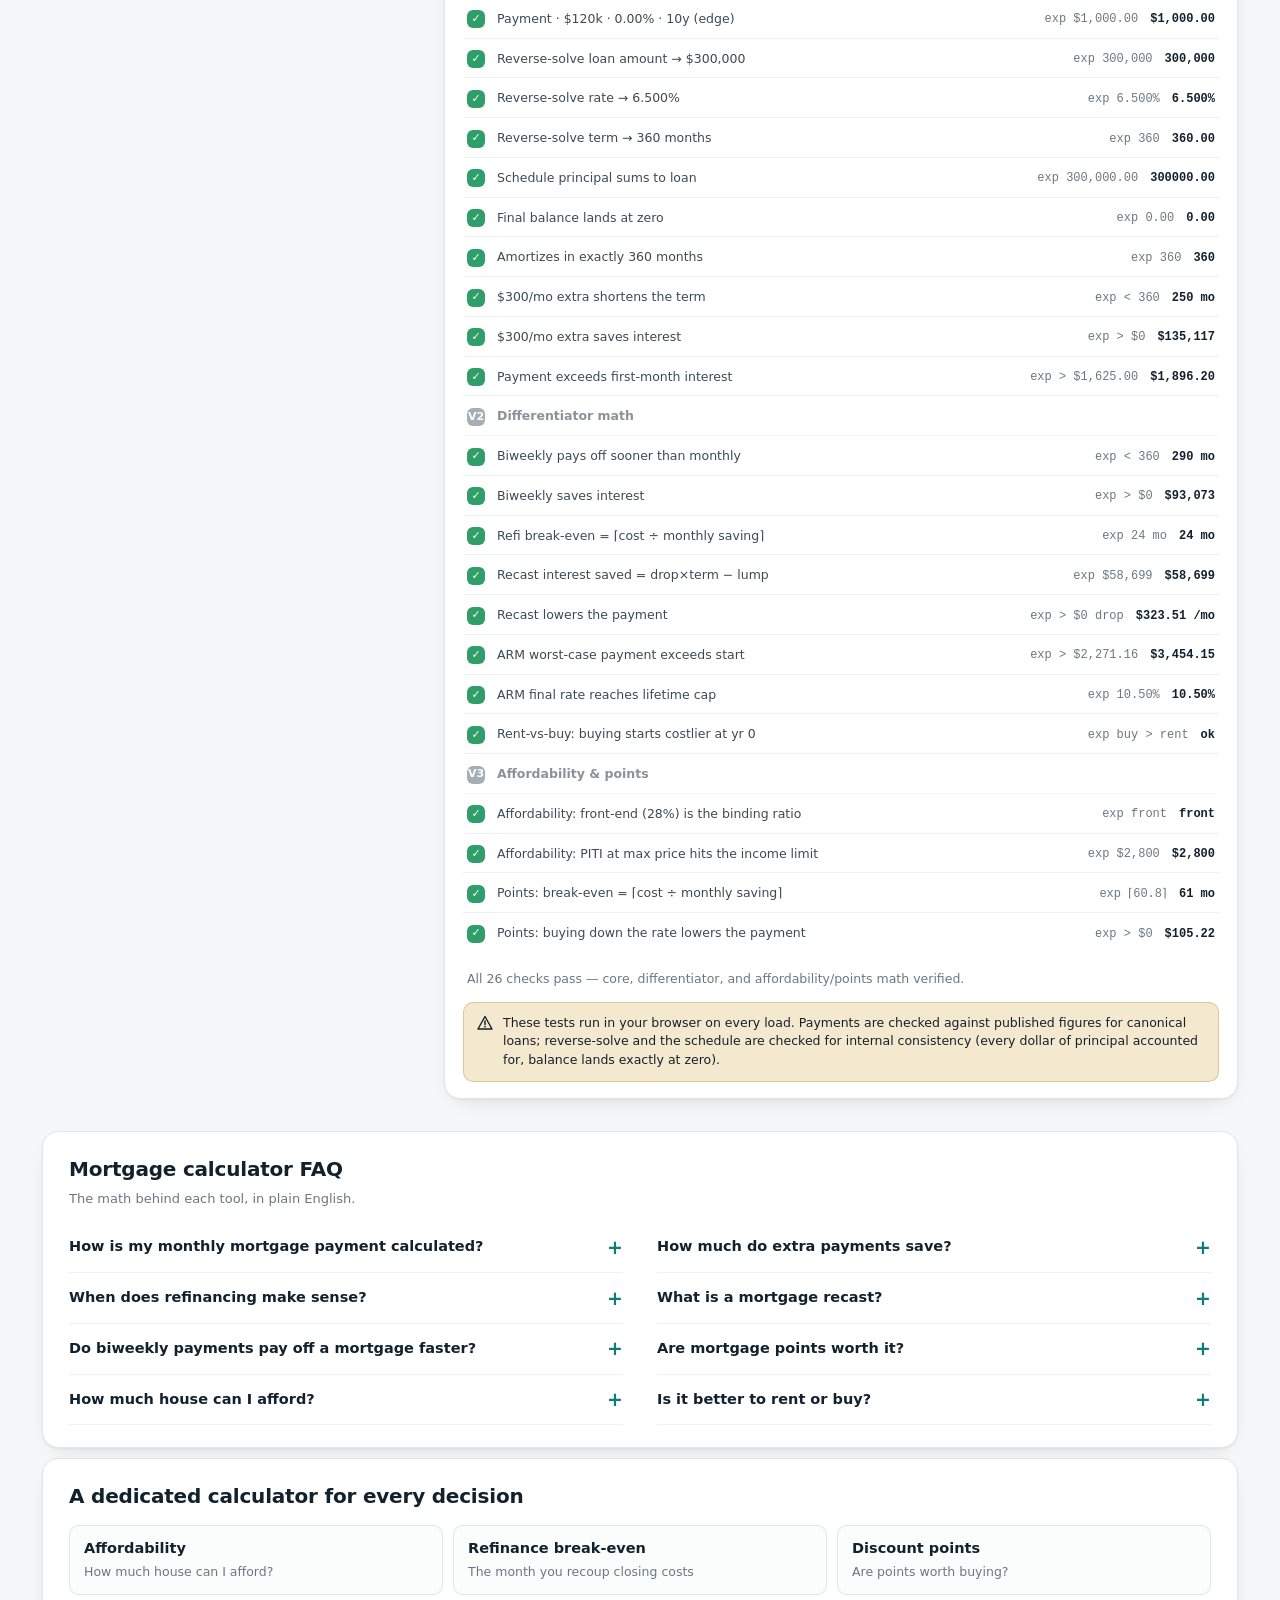
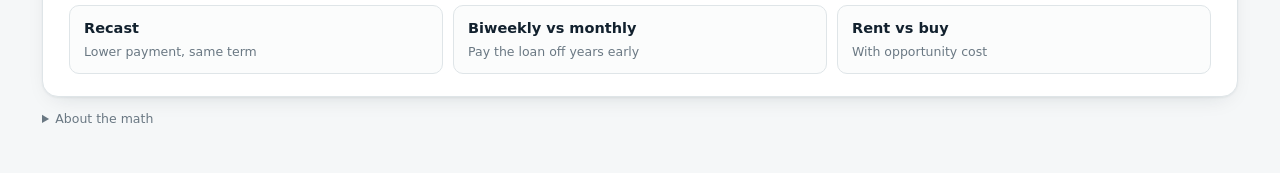
==== commit 52b9de47: "Add per-tool SEO landing pages (Package B) Six keyword-targeted pages (refinance, biweekly, points, " ====
--- a/index.html
+++ b/index.html
@@ -111,6 +111,16 @@
   .faq details[open] summary::after{content:'\2013'}
   .faq details p{margin:0 0 13px;color:var(--ink-2);font-size:13.5px;line-height:1.6;max-width:62ch}
 
+  /* ---------- Tool index (internal links to per-tool pages) ---------- */
+  .toolindex{max-width:1240px;margin:0 auto;padding:10px 22px 0}
+  .toolindex .ti-in{background:var(--card);border:1px solid var(--line);border-radius:var(--r-lg);box-shadow:var(--shadow);padding:22px 26px}
+  .toolindex h2{font-size:20px;letter-spacing:-.01em;margin-bottom:14px}
+  .ti-grid{display:grid;grid-template-columns:1fr 1fr 1fr;gap:10px}
+  @media(max-width:760px){ .toolindex{padding:10px 16px 0} .ti-grid{grid-template-columns:1fr} }
+  .ti-grid a{display:block;background:var(--field);border:1px solid var(--line);border-radius:var(--r);padding:12px 14px;text-decoration:none;color:var(--ink);font-weight:650;font-size:14.5px}
+  .ti-grid a:hover{border-color:var(--accent)}
+  .ti-grid a span{display:block;color:var(--ink-3);font-weight:400;font-size:12.5px;margin-top:3px}
+
   main{max-width:1240px;margin:0 auto;padding:22px;display:grid;grid-template-columns:380px minmax(0,1fr);gap:22px;align-items:start}
   @media (max-width:920px){ main{grid-template-columns:minmax(0,1fr);padding:16px;gap:16px} }
 
@@ -880,6 +890,20 @@
 {"@type":"Question","name":"Is it better to rent or buy?","acceptedAnswer":{"@type":"Answer","text":"It depends on how long you will stay, how fast the home appreciates, and what your down payment could earn if invested instead. The Rent vs Buy tool factors in that opportunity cost — not just the mortgage — to show the year buying actually pulls ahead of renting."}}
 ]}
 </script>
+
+<nav class="toolindex" aria-label="All calculators">
+  <div class="ti-in">
+    <h2>A dedicated calculator for every decision</h2>
+    <div class="ti-grid">
+      <a href="/mortgage-affordability-calculator/">Affordability<span>How much house can I afford?</span></a>
+      <a href="/refinance-calculator/">Refinance break-even<span>The month you recoup closing costs</span></a>
+      <a href="/mortgage-points-calculator/">Discount points<span>Are points worth buying?</span></a>
+      <a href="/mortgage-recast-calculator/">Recast<span>Lower payment, same term</span></a>
+      <a href="/biweekly-mortgage-calculator/">Biweekly vs monthly<span>Pay the loan off years early</span></a>
+      <a href="/rent-vs-buy-calculator/">Rent vs buy<span>With opportunity cost</span></a>
+    </div>
+  </div>
+</nav>
 
 <div class="foot">
   <details class="raw"><summary>About the math</summary>
@@ -2003,6 +2027,8 @@
 }
 
 renderAfford(); renderPoints(); runVerificationV3();
+// deep-link: /?tool=recast opens that tab (used by the per-tool landing pages)
+(function(){ const tp=new URLSearchParams(location.search).get('tool'); if(tp && VIEW_EL[tp]) switchView(tp); })();
 </script>
 </body>
 </html>
